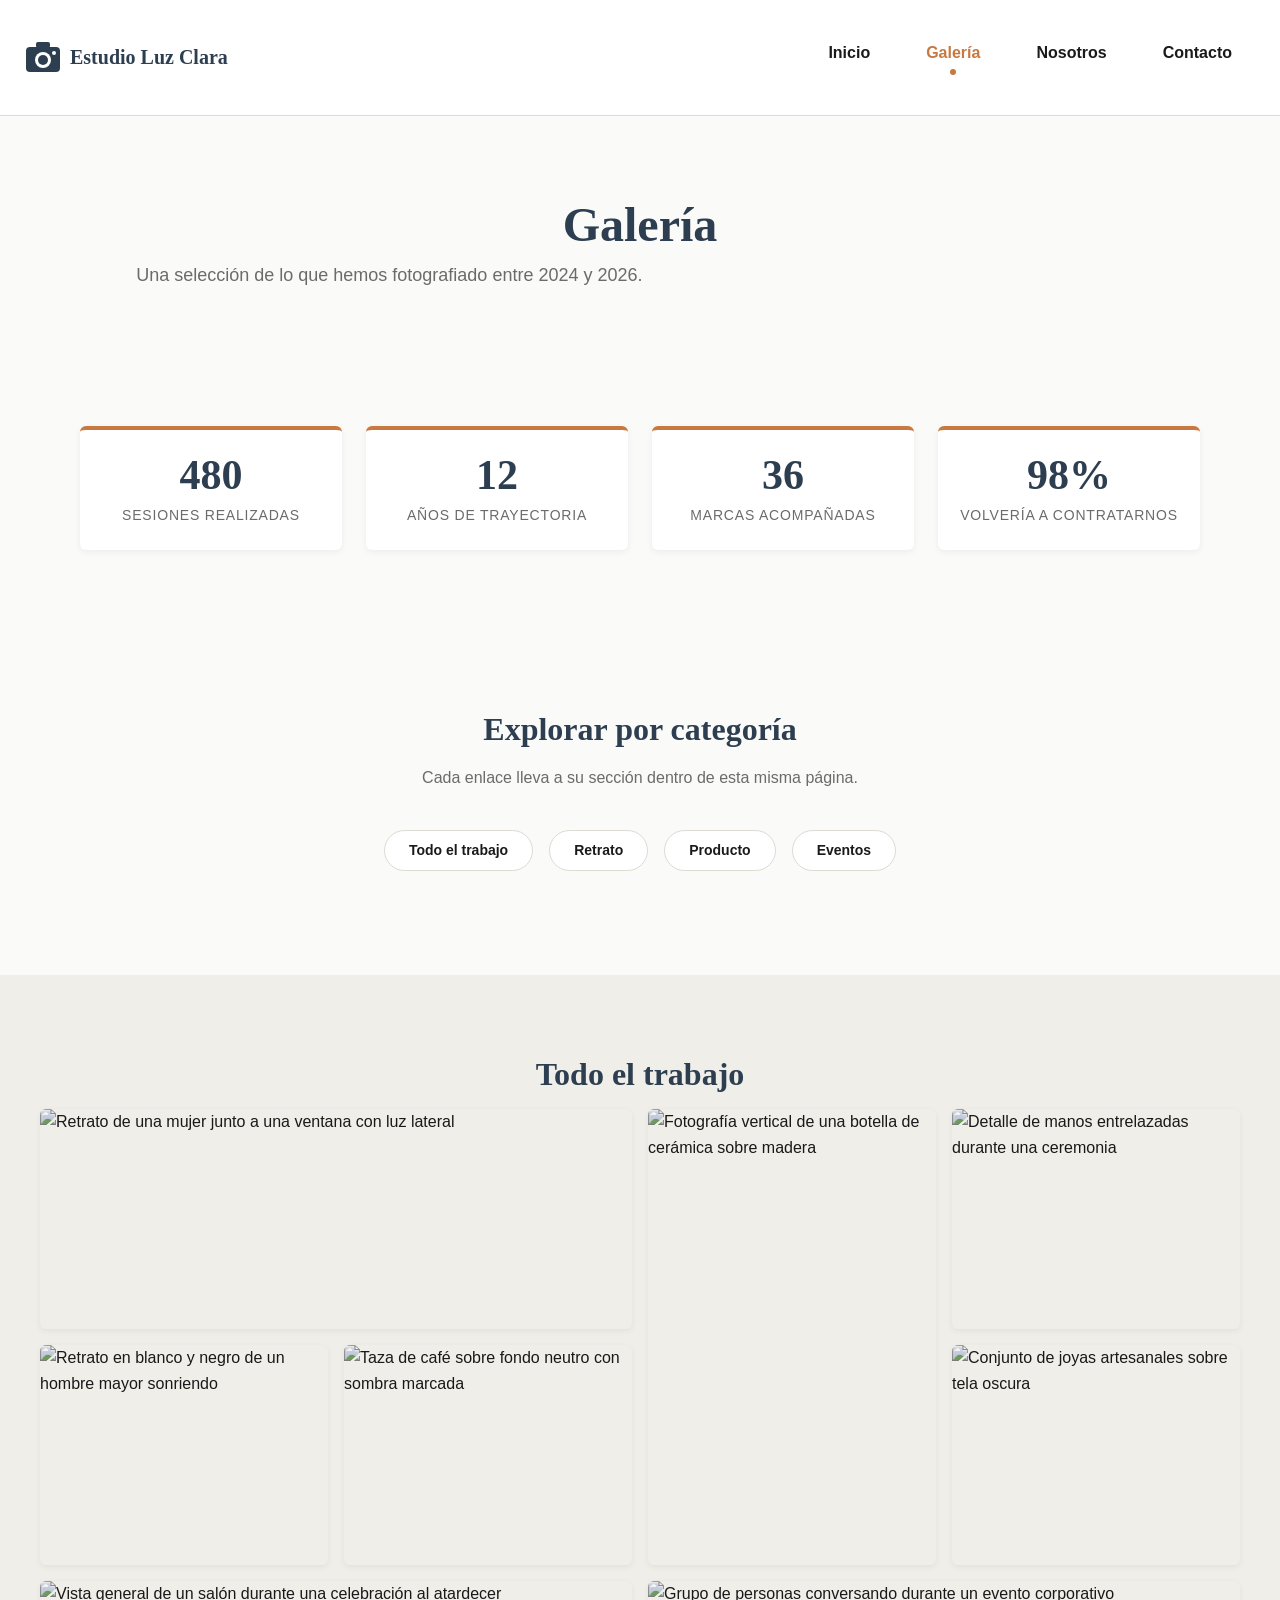
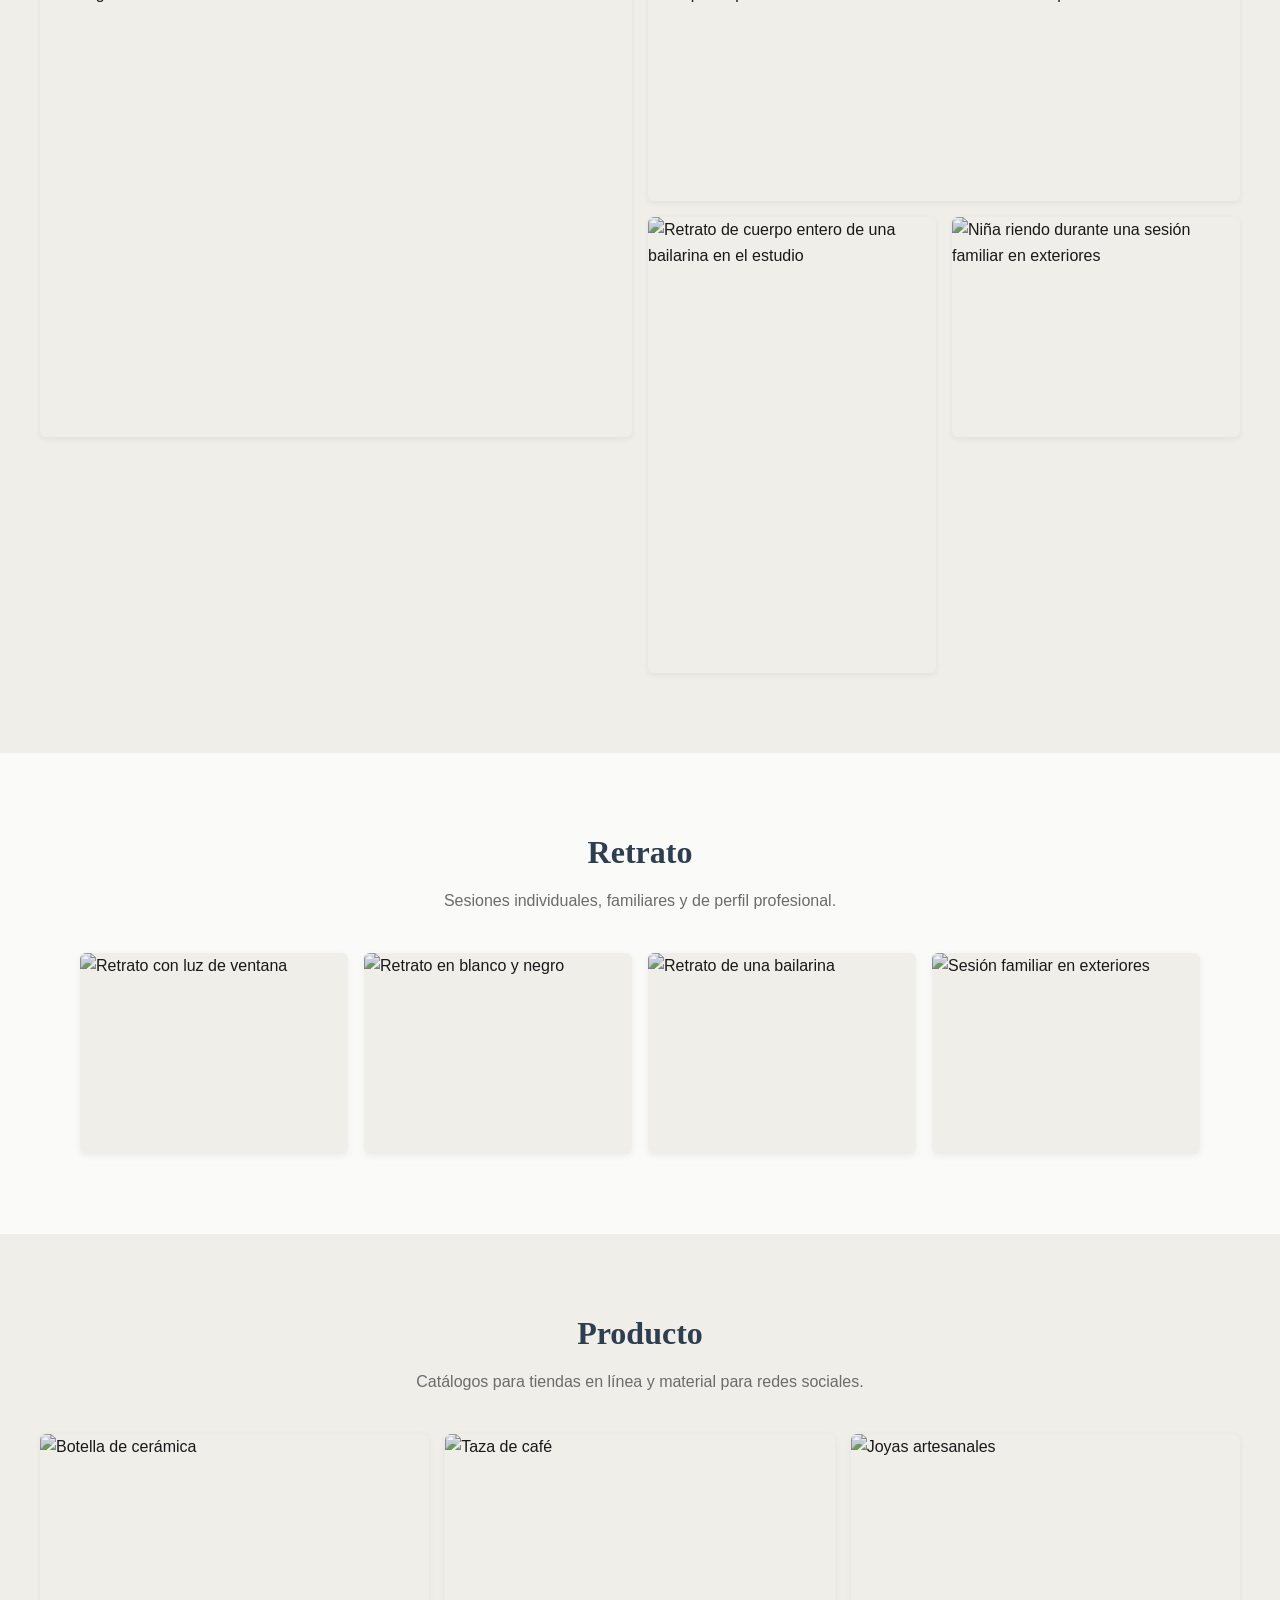
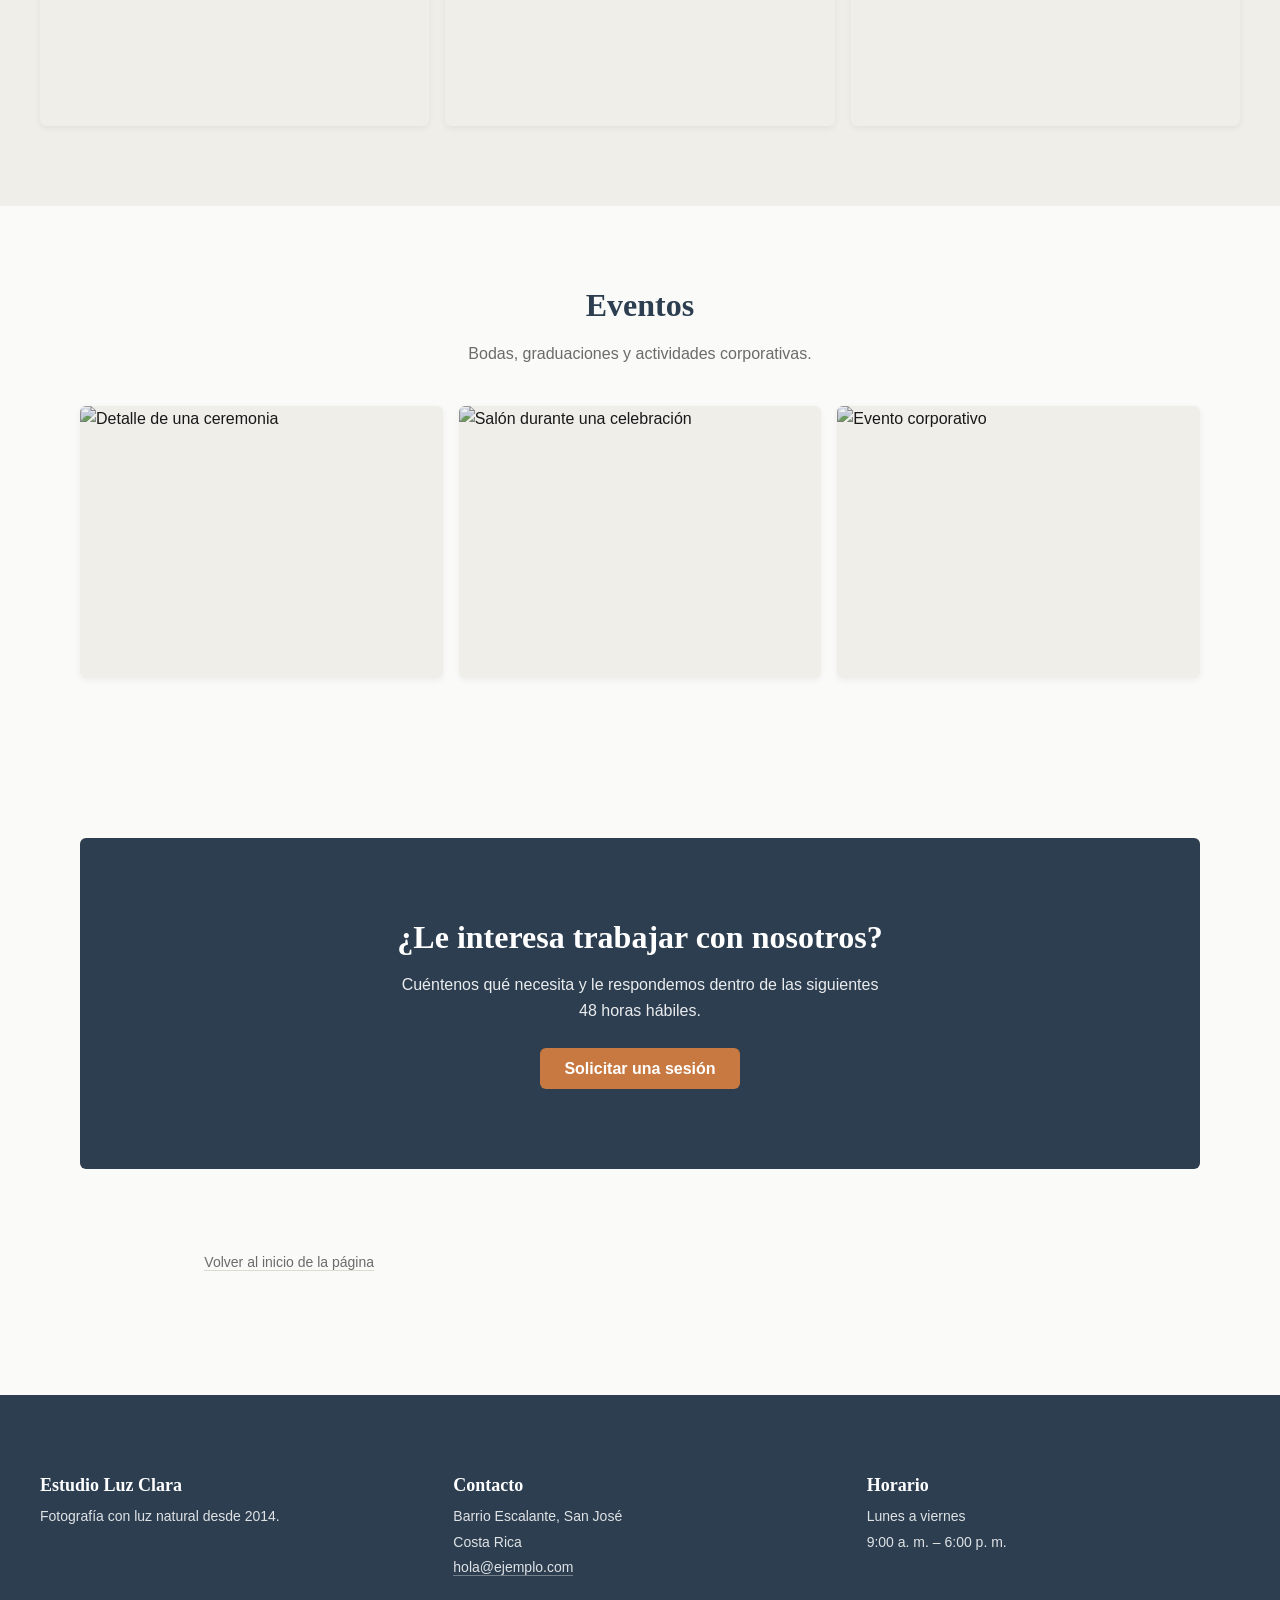
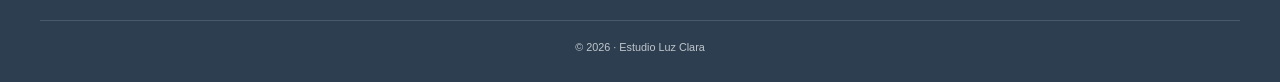
==== unidad-04-responsivo/luz-clara/galeria.html @ 64410c15 "Agrego imágenes sitio Luz Clara" ====
<!DOCTYPE html>
<html lang="es">

<head>
  <meta charset="UTF-8">
  <meta name="viewport" content="width=device-width, initial-scale=1.0">
  <meta name="author" content="Naomi Cantillo">
  <meta name="description" content="Galería del Estudio Luz Clara: retratos, producto y eventos fotografiados entre 2024 y 2026.">
  <meta name="keywords" content="galería, portafolio, fotografía, retrato, producto, eventos">

  <title>Galería | Estudio Luz Clara</title>

  <link rel="icon" href="recursos/favicon.png" type="image/png">
  <link rel="stylesheet" href="css/estilos.css">
</head>

<body>

  <!-- CABECERA · idéntica a la de las otras páginas
       OJO: EL MENÚ AHORA TIENE CUATRO ENLACES.
         Hay que actualizarlo también en index.html, nosotros.html
         y contacto.html, o quedarán desincronizadas. -->
  <header id="cabecera" class="cabecera">

    <a href="index.html" class="logo">
      <svg class="logo-icono" width="38" height="38" viewBox="0 0 38 38"
           xmlns="http://www.w3.org/2000/svg" role="img"
           aria-label="Logo del Estudio Luz Clara: una cámara fotográfica">
        <rect x="2" y="9" width="34" height="25" rx="4" fill="currentColor"/>
        <rect x="12" y="4" width="14" height="6" rx="2" fill="currentColor"/>
        <circle cx="19" cy="22" r="8" fill="#FFFFFF"/>
        <circle cx="19" cy="22" r="5" fill="currentColor"/>
        <circle cx="30" cy="15" r="2" fill="#FFFFFF"/>
      </svg>
      <span class="logo-texto">Estudio Luz Clara</span>
    </a>

    <nav class="navegacion" aria-label="Navegación principal">
      <ul class="menu">
        <li><a href="index.html" class="menu-enlace">Inicio</a></li>
        <li><a href="galeria.html" class="menu-enlace activo">Galería</a></li>
        <li><a href="nosotros.html" class="menu-enlace">Nosotros</a></li>
        <li><a href="contacto.html" class="menu-enlace">Contacto</a></li>
      </ul>
    </nav>

  </header>

  <main id="contenido">

    <!--  ENCABEZADO DE PÁGINA · clase reutilizada  -->
    <section id="intro" class="pagina-encabezado">
      <h1 class="pagina-titulo">Galería</h1>
      <p class="pagina-bajada">
        Una selección de lo que hemos fotografiado entre 2024 y 2026.
      </p>
    </section>

    <!-- CIFRAS · cuatro datos · se maquetan con CSS GRID -->
    <section id="cifras" class="seccion">
      <div class="rejilla-cifras">

        <div class="cifra">
          <p class="cifra-numero">480</p>
          <p class="cifra-texto">sesiones realizadas</p>
        </div>

        <div class="cifra">
          <p class="cifra-numero">12</p>
          <p class="cifra-texto">años de trayectoria</p>
        </div>

        <div class="cifra">
          <p class="cifra-numero">36</p>
          <p class="cifra-texto">marcas acompañadas</p>
        </div>

        <div class="cifra">
          <p class="cifra-numero">98%</p>
          <p class="cifra-texto">volvería a contratarnos</p>
        </div>

      </div>
    </section>

    <!-- CATEGORÍAS · etiquetas · se maquetan con FLEXBOX
         OJO: Son enlaces a las anclas de cada sección: sin JavaScript -->
    <section id="categorias" class="seccion">
      <h2 class="seccion-titulo">Explorar por categoría</h2>
      <p class="seccion-entrada">
        Cada enlace lleva a su sección dentro de esta misma página.
      </p>

      <ul class="fila-etiquetas">
        <li><a href="#mosaico" class="etiqueta">Todo el trabajo</a></li>
        <li><a href="#retrato" class="etiqueta">Retrato</a></li>
        <li><a href="#producto" class="etiqueta">Producto</a></li>
        <li><a href="#eventos" class="etiqueta">Eventos</a></li>
      </ul>
    </section>

    <!-- MOSAICO PRINCIPAL · CSS GRID con piezas de distinto tamaño
         Es la pieza central de esta página -->
    <section id="mosaico" class="seccion seccion-alterna">
      <h2 class="seccion-titulo">Todo el trabajo</h2>

      <div class="mosaico">

        <!--  recursos/g-01.jpg · 1200 × 800 px · ocupa 2 columnas -->
        <figure class="pieza pieza-ancha">
          <source media="(min-width:1024)" srcset="recursos/g01-grande.jpg">
         <source media="(min-width:800)" srcset="recursos/g01-mediana.jpg">
         <source media="(min-width:400)" srcset="recursos/g01-pequeña.jpg">
          <img src="recursos/g01-grande.jpg" alt="Retrato de una mujer junto a una ventana con luz lateral"
               width="1200" height="800" loading="lazy">
          <figcaption class="pieza-info">
            <span class="pieza-titulo">Luz de ventana</span>
            <span class="pieza-categoria">Retrato</span>
          </figcaption>
        </figure>

        <!--  recursos/g-02.jpg · 600 × 900 px · ocupa 2 filas -->
        <figure class="pieza pieza-alta">
         <source media="(min-width:1024)" srcset="recursos/g02-grande.jpg">
         <source media="(min-width:400)" srcset="recursos/g02-pequeña.jpg">
          <img src="recursos/g02-grande.jpg" alt="Fotografía vertical de una botella de cerámica sobre madera"
               width="600" height="900" loading="lazy">
          <figcaption class="pieza-info">
            <span class="pieza-titulo">Cerámica de Guaitil</span>
            <span class="pieza-categoria">Producto</span>
          </figcaption>
        </figure>

        <!--  recursos/g-03.jpg · 600 × 600 px -->
        <figure class="pieza">
          <source media="(min-width:1024)" srcset="recursos/g03-grande.jpg">
         <source media="(min-width:400)" srcset="recursos/g03-pequeña.jpg">
          <img src="recursos/g03-grande.jpg" alt="Detalle de manos entrelazadas durante una ceremonia"
               width="600" height="600" loading="lazy">
          <figcaption class="pieza-info">
            <span class="pieza-titulo">Ceremonia</span>
            <span class="pieza-categoria">Eventos</span>
          </figcaption>
        </figure>

        <!--  recursos/g-04.jpg · 600 × 600 px -->
        <figure class="pieza">
          <source media="(min-width:1024)" srcset="recursos/g04-grande.jpeg">
         <source media="(min-width:400)" srcset="recursos/g04-pequeña.jpeg">
          <img src="recursos/g04-grande.jpeg" alt="Retrato en blanco y negro de un hombre mayor sonriendo"
               width="600" height="600" loading="lazy">
          <figcaption class="pieza-info">
            <span class="pieza-titulo">Don Rafael</span>
            <span class="pieza-categoria">Retrato</span>
          </figcaption>
        </figure>

        <!--  recursos/g-05.jpg · 1200 × 1200 px · ocupa 2×2 -->
        <figure class="pieza pieza-grande">
          <source media="(min-width:1024)" srcset="recursos/g05-grande.jpg">
          <source media="(min-width:800)" srcset="recursos/g05-mediana.jpg">
          <source media="(min-width:400)" srcset="recursos/g05-pequeña.jpg">
        <img src="recursos/g05-grande.jpg" alt="Vista general de un salón durante una celebración al atardecer"
               width="1200" height="1200" loading="lazy">
          <figcaption class="pieza-info">
            <span class="pieza-titulo">Atardecer en Santa Ana</span>
            <span class="pieza-categoria">Eventos</span>
          </figcaption>
        </figure>

        <!--  recursos/g-06.jpg · 600 × 600 px -->
        <figure class="pieza">
          <source media="(min-width:1024)" srcset="recursos/g06-grande.jpg">
          <source media="(min-width:400)" srcset="recursos/g06-pequeña.jpg">
          <img src="recursos/g06-grande.jpg" alt="Taza de café sobre fondo neutro con sombra marcada"
               width="600" height="600" loading="lazy">
          <figcaption class="pieza-info">
            <span class="pieza-titulo">Serie café</span>
            <span class="pieza-categoria">Producto</span>
          </figcaption>
        </figure>

        <!--  recursos/g-07.jpg · 1200 × 800 px · ocupa 2 columnas -->
        <figure class="pieza pieza-ancha">
         <source media="(min-width:1024)" srcset="recursos/g07-grande.jpg">
         <source media="(min-width:800)" srcset="recursos/g07-mediana.jpg.jpg">
         <source media="(min-width:400)" srcset="recursos/g07-pequeña.jpg">
          <img src="recursos/g07-grande.jpg" alt="Grupo de personas conversando durante un evento corporativo"
               width="1200" height="800" loading="lazy">
          <figcaption class="pieza-info">
            <span class="pieza-titulo">Encuentro anual</span>
            <span class="pieza-categoria">Eventos</span>
          </figcaption>
        </figure>

        <!--  recursos/g-08.jpg · 600 × 900 px · ocupa 2 filas -->
        <figure class="pieza pieza-alta">
         <source media="(min-width:1024)" srcset="recursos/g08-grande.jpgjpg">
         <source media="(min-width:400)" srcset="recursos/g08-pequeña.jpg">
          <img src="recursos/g08-grande.jpg" alt="Retrato de cuerpo entero de una bailarina en el estudio"
               width="600" height="900" loading="lazy">
          <figcaption class="pieza-info">
            <span class="pieza-titulo">Estudio de movimiento</span>
            <span class="pieza-categoria">Retrato</span>
          </figcaption>
        </figure>

        <!--  recursos/g-09.jpg · 600 × 600 px -->
        <figure class="pieza">
        <source media="(min-width:1024)" srcset="recursos/g09-grande.jpg">
        <source media="(min-width:400)" srcset="recursos/g09-pequeña.jpg">
          <img src="recursos/g09-grande.jpg" alt="Conjunto de joyas artesanales sobre tela oscura"
               width="600" height="600" loading="lazy">
          <figcaption class="pieza-info">
            <span class="pieza-titulo">Joyería artesanal</span>
            <span class="pieza-categoria">Producto</span>
          </figcaption>
        </figure>

        <!--  recursos/g-10.jpg · 600 × 600 px -->
        <figure class="pieza">
          <source media="(min-width:1024)" srcset="recursos/g10-grande.jpg">
          <source media="(min-width:400)" srcset="recursos/g10-pequeña.jpg">
          <img src="recursos/g10-grande.jpg" alt="Niña riendo durante una sesión familiar en exteriores"
               width="600" height="600" loading="lazy">
          <figcaption class="pieza-info">
            <span class="pieza-titulo">Sesión familiar</span>
            <span class="pieza-categoria">Retrato</span>
          </figcaption>
        </figure>

      </div>
    </section>

    <!-- SECCIONES POR CATEGORÍA · destino de las etiquetas
         Reutilizan la rejilla de la página de inicio -->
    <section id="retrato" class="seccion">
      <h2 class="seccion-titulo">Retrato</h2>
      <p class="seccion-entrada">
        Sesiones individuales, familiares y de perfil profesional.
      </p>

      <div class="rejilla-categoria">
        <figure class="pieza">
          <source media="(min-width:1024)" srcset="recursos/g01-grande.jpg">
         <source media="(min-width:800)" srcset="recursos/g01-mediana.jpg">
         <source media="(min-width:400)" srcset="recursos/g01-pequeña.jpg">
          <img src="recursos/g01-grande.jpg" alt="Retrato con luz de ventana"
               width="1200" height="800" loading="lazy">
          <figcaption class="pieza-info">
            <span class="pieza-titulo">Luz de ventana</span>
          </figcaption>
        </figure>
        <figure class="pieza">
          <source media="(min-width:1024)" srcset="recursos/g04-grande.jpeg">
         <source media="(min-width:400)" srcset="recursos/g04-pequeña.jpeg">
          <img src="recursos/g04-grande.jpeg" alt="Retrato en blanco y negro"
               width="600" height="600" loading="lazy">
          <figcaption class="pieza-info">
            <span class="pieza-titulo">Don Rafael</span>
          </figcaption>
        </figure>
        <figure class="pieza">
         <source media="(min-width:1024)" srcset="recursos/g08-grande.jpgjpg">
         <source media="(min-width:400)" srcset="recursos/g08-pequeña.jpgjpg">
          <img src="recursos/g08-pequeña.jpg" alt="Retrato de una bailarina"
               width="600" height="900" loading="lazy">
          <figcaption class="pieza-info">
            <span class="pieza-titulo">Estudio de movimiento</span>
          </figcaption>
        </figure>
        <figure class="pieza">
         <source media="(min-width:1024)" srcset="recursos/g10-grande">
         <source media="(min-width:400)" srcset="recursos/g10-pequeña.jpg">
          <img src="recursos/g10-grande.jpg" alt="Sesión familiar en exteriores"
               width="600" height="600" loading="lazy">
          <figcaption class="pieza-info">
            <span class="pieza-titulo">Sesión familiar</span>
          </figcaption>
        </figure>
      </div>
    </section>

    <section id="producto" class="seccion seccion-alterna">
      <h2 class="seccion-titulo">Producto</h2>
      <p class="seccion-entrada">
        Catálogos para tiendas en línea y material para redes sociales.
      </p>

      <div class="rejilla-categoria">
        <figure class="pieza">
          <source media="(min-width:1024)" srcset="recursos/g02-grande.jpg">
         <source media="(min-width:400)" srcset="recursos/g02-pequeña.jpg-">
          <img src="recursos/g02-grande.jpg" alt="Botella de cerámica"
               width="600" height="900" loading="lazy">
          <figcaption class="pieza-info">
            <span class="pieza-titulo">Cerámica de Guaitil</span>
          </figcaption>
        </figure>
        <figure class="pieza">
          <source media="(min-width:1024)" srcset="recursos/g06-grande.jpg">
         <source media="(min-width:400)" srcset="recursos/g06-pequeña.jpg">
          <img src="recursos/g06-grande.jpg" alt="Taza de café"
               width="600" height="600" loading="lazy">
          <figcaption class="pieza-info">
            <span class="pieza-titulo">Serie café</span>
          </figcaption>
        </figure>
        <figure class="pieza">
         <source media="(min-width:1024)" srcset="recursos/g09-grande.jpg">
         <source media="(min-width:400)" srcset="recursos/g09-pequeña.jpg">
          <img src="recursos/g09-grande.jpg" alt="Joyas artesanales"
               width="600" height="600" loading="lazy">
          <figcaption class="pieza-info">
            <span class="pieza-titulo">Joyería artesanal</span>
          </figcaption>
        </figure>
      </div>
    </section>

    <section id="eventos" class="seccion">
      <h2 class="seccion-titulo">Eventos</h2>
      <p class="seccion-entrada">
        Bodas, graduaciones y actividades corporativas.
      </p>

      <div class="rejilla-categoria">
        <figure class="pieza">
          <source media="(min-width:1024)" srcset="recursos/g03-grande.jpg">
         <source media="(min-width:400)" srcset="recursos/g03-pequeña.jpg">
          <img src="recursos/g03-grande.jpg" alt="Detalle de una ceremonia"
               width="600" height="600" loading="lazy">
          <figcaption class="pieza-info">
            <span class="pieza-titulo">Ceremonia</span>
          </figcaption>
        </figure>
        <figure class="pieza">
        <source media="(min-width:1024)" srcset="recursos/g05-grande.jpg">
         <source media="(min-width:800)" srcset="recursos/g05-mediana.jpg">
         <source media="(min-width:400)" srcset="recursos/g05-pequeña.jpg">
          <img src="recursos/g05-grande.jpg" alt="Salón durante una celebración"
               width="1200" height="1200" loading="lazy">
          <figcaption class="pieza-info">
            <span class="pieza-titulo">Atardecer en Santa Ana</span>
          </figcaption>
        </figure>
        <figure class="pieza">
        <source media="(min-width:1024)" srcset="recursos/g07-grande.jpg">
         <source media="(min-width:800)" srcset="recursos/g07-mediana.jpg">
         <source media="(min-width:400)" srcset="recursos/g07-pequeña.jpg">
          <img src="recursos/g07-grande.jpg" alt="Evento corporativo"
               width="1200" height="800" loading="lazy">
          <figcaption class="pieza-info">
            <span class="pieza-titulo">Encuentro anual</span>
          </figcaption>
        </figure>
      </div>
    </section>

    <!--  LLAMADO FINAL · reutiliza el botón del sitio  -->
    <section id="llamado" class="seccion">
      <div class="llamado">
        <h2 class="llamado-titulo">¿Le interesa trabajar con nosotros?</h2>
        <p class="llamado-texto">
          Cuéntenos qué necesita y le respondemos dentro de las siguientes
          48 horas hábiles.
        </p>
        <a href="contacto.html" class="boton boton-principal">Solicitar una sesión</a>
      </div>
    </section>

    <p class="volver-arriba"><a href="#cabecera">Volver al inicio de la página</a></p>

  </main>

  <!--  PIE · idéntico al de las otras páginas  -->
  <footer id="pie" class="pie">
    <div class="pie-columnas">

      <div class="pie-bloque">
        <h2 class="pie-titulo">Estudio Luz Clara</h2>
        <p class="pie-texto">Fotografía con luz natural desde 2014.</p>
      </div>

      <div class="pie-bloque">
        <h2 class="pie-titulo">Contacto</h2>
        <address class="pie-datos">
          Barrio Escalante, San José<br>
          Costa Rica<br>
          <a href="mailto:hola@ejemplo.com" class="pie-enlace">hola@ejemplo.com</a>
        </address>
      </div>

      <div class="pie-bloque">
        <h2 class="pie-titulo">Horario</h2>
        <p class="pie-texto">
          Lunes a viernes<br>
          9:00 a. m. – 6:00 p. m.
        </p>
      </div>

    </div>

    <p class="pie-creditos"><small>&copy; 2026 · Estudio Luz Clara</small></p>
  </footer>

</body>

</html>
---- unidad-04-responsivo/luz-clara/css/estilos.css ----
/* ESTUDIO LUZ CLARA · HOJA DE ESTILOS
   Módulo CSTI12002 · Facilitador: Giovanni Antonio Coto Calderón

   PUNTO DE PARTIDA DE LA UNIDAD 4

   Esta es la hoja tal como quedó al terminar la Unidad 3. El sitio
   funciona bien en un monitor de escritorio, pero todavía no está
   adaptado a pantallas pequeñas: eso es lo que se construye a lo largo
   de las sesiones 23 a 28.

   UBICACIÓN:   css/estilos.css
   SE APLICA A: index.html · galeria.html · nosotros.html · contacto.html

   CÓMO LEER ESTE ARCHIVO
   Está ordenado por temas. Cada bloque indica entre paréntesis de qué
   sesión de la Unidad 3 viene lo que se usa, para poder repasar.
   Los comentarios explican QUÉ HACE cada regla y POR QUÉ está escrita
   así, no solo qué propiedad es.

   LO QUE SE LE VA A AGREGAR EN ESTA UNIDAD
     S23  revisión del viewport y de los anchos fluidos
     S24  media queries con enfoque mobile-first
     S25  menú adaptable y hoja de impresión
     S26  imágenes adaptativas con la etiqueta picture
     S27  patrones: Mostly Fluid, Column Drop y Tiny Tweaks
     S28  patrones: Layout Shifter y Off Canvas */


/* ÍNDICE
    1 · Variables y configuración          (S20)
    2 · Reset y base tipográfica           (S11 · S13)
    3 · Contenedores y secciones           (S14)
    4 · Cabecera y menú                    (S12 · S15 · S16)
    5 · Portada                            (S13 · S15)
    6 · Servicios · FLEXBOX                (S16)
    7 · Galería · CSS GRID                 (S17)
    8 · Equipo · CSS GRID                  (S17)
    9 · Dos columnas · FLEXBOX             (S16)
   10 · Listas y glosario                  (S14)
   11 · Cita                               (S12 · S14)
   12 · Tabla                              (S18)
   13 · Formulario                         (S18)
   14 · Botones                            (S18)
   15 · Pie de página                      (S16)
   16 · Movimiento                         (S19)
   17 · Accesibilidad del movimiento       (S19) */


/* 1 · VARIABLES Y CONFIGURACIÓN           tema de la S20

   Una VARIABLE guarda un valor con un nombre, para poder reutilizarlo.
   Se declaran dentro de :root, que representa el elemento <html> y es
   el "ancestro de todos": lo que se declara ahí lo pueden usar todos
   los elementos del documento.

   OJO: La sintaxis tiene dos partes que no se parecen entre sí:
       PARA DECLARARLA ->  --nombre: valor;
       PARA USARLA     ->  propiedad: var(--nombre);

   ¿Para qué sirve? El color principal de este sitio aparece en más de
   quince reglas. Sin variables, cambiarlo significa buscar y editar
   quince lugares —y basta olvidar uno para que el sitio quede
   descuadrado—. Con variables se cambia UNA línea.                     */

:root {

  /*  COLORES  */
  --color-tinta:      #1A1A1A;   /* el texto principal · casi negro */
  --color-suave:      #6B6B6B;   /* texto secundario, pies de foto */
  --color-marca:      #2C3E50;   /* el azul del estudio */
  --color-acento:     #C87941;   /* el terracota de los botones */
  --color-acento-osc: #A45F2E;   /* el mismo terracota, más oscuro */
  --color-fondo:      #FAFAF8;   /* blanco roto · no blanco puro */
  --color-fondo-alt:  #F0EEE9;   /* para alternar secciones */
  --color-linea:      #DDDAD3;   /* bordes y separadores */
  --color-blanco:     #FFFFFF;

  /*  TIPOGRAFÍA  */
  --fuente-titulo: Georgia, 'Times New Roman', serif;
  --fuente-texto:  'Segoe UI', Arial, sans-serif;
  /* OJO: La LISTA DE RESPALDO: si la primera fuente no está disponible,
     el navegador prueba la siguiente. La última SIEMPRE debe ser una
     familia genérica (serif, sans-serif, monospace), porque esa
     siempre existe.                                                  */

  /*  ESPACIADO  */
  --esp-xs: 0.8rem;    /*  8px */
  --esp-sm: 1.6rem;    /* 16px */
  --esp-md: 2.4rem;    /* 24px */
  --esp-lg: 4.0rem;    /* 40px */
  --esp-xl: 8.0rem;    /* 80px */
  /* Usar una escala fija en vez de números al azar hace que todos los
     espacios del sitio guarden relación entre sí. Es lo que hace que
     una página se vea "ordenada" aunque no se sepa explicar por qué. */

  /*  OTROS  */
  --radio:   0.6rem;                            /*  6px */
  --sombra-1: 0 0.2rem 0.6rem rgba(0,0,0,.06);  /* apenas separado */
  --sombra-2: 0 0.4rem 1.2rem rgba(0,0,0,.10);  /* una tarjeta */
  --sombra-3: 0 0.8rem 2.0rem rgba(0,0,0,.16);  /* elemento elevado */
  --transicion: 0.25s ease;
  --ancho-max: 120rem;                          /* 1200px */
}


/* 2 · RESET Y BASE TIPOGRÁFICA           temas de la S11 y la S13 */

/*  EL RESET · va SIEMPRE al inicio de la hoja  */
* {
  /* El ASTERISCO es el "selector universal": alcanza absolutamente
     todos los elementos del documento.                                */

  margin: 0;
  /* Cada navegador pone sus propios márgenes a los títulos, párrafos
     y listas. Son distintos entre navegadores, así que el mismo sitio
     se ve diferente en cada uno. Aquí se ponen todos en cero y a
     partir de este punto cada espacio es una decisión nuestra.        */

  padding: 0;
  /* Lo mismo con el relleno interior. Se nota sobre todo en las
     listas, que traen un relleno a la izquierda para las viñetas.     */

  box-sizing: border-box;
  /* OJO: ESTA LÍNEA ES LA MÁS IMPORTANTE DEL RESET.

     Sin ella, si a una caja le damos  width: 300px  y además
     padding: 20px  y  border: 2px, la caja mide en realidad:
         300 + 20 + 20 + 2 + 2 = 344px
     El width solo controlaba el CONTENIDO, y todo lo demás se sumaba
     por fuera.

     Con border-box, esa caja mide 300px EXACTOS: el relleno y el borde
     se descuentan hacia adentro. Es lo que hace que las medidas sean
     predecibles.                                                      */
}


/*  LA BASE DEL TAMAÑO · la técnica del 62.5%  */
html {
  font-size: 62.5%;
  /* OJO: LA TÉCNICA DEL 62.5% · esto es lo nuevo de hoy

     Por omisión, el navegador usa 16px como tamaño base. El 62.5% de
     16 es exactamente 10.
     Como 1rem equivale al tamaño base, a partir de aquí:

         1rem  = 10px          2.4rem = 24px
         1.6rem = 16px         4rem   = 40px

     ¿Para qué? Para poder pensar en píxeles y escribir en rem sin
     hacer divisiones mentales. Antes, escribir 24px en rem obligaba a
     calcular 24 ÷ 16 = 1.5rem. Ahora es mover la coma: 24px = 2.4rem.

     OJO: SIGUE SIENDO ACCESIBLE: es un PORCENTAJE, no un valor fijo. Si
       alguien configura su navegador en 20px porque necesita letra
       más grande, el 62.5% de 20 son 12.5px y TODO el sitio crece
       proporcionalmente. Eso NO pasaría con  font-size: 10px.         */

  scroll-behavior: smooth;
  /* Hace que los saltos a un ancla se desplacen suavemente en vez de
     saltar de golpe. Es un detalle pequeño que se agradece.           */
}

body {
  font-size: 1.6rem;
  /* OJO: ESTA LÍNEA NO SE PUEDE OLVIDAR.

     El 62.5% dejó la base en 10px. Si no se devuelve el texto a un
     tamaño legible, TODO el sitio queda con letra de 10 píxeles:
     minúscula e ilegible.

     1.6rem = 16px, que es el tamaño de lectura normal.
     Es el error número uno de esta técnica: se aplica el 62.5% y se
     olvida esta línea.                                               */

  font-family: var(--fuente-texto);
  line-height: 1.6;
  /* OJO: SIN UNIDAD, a propósito.
     1.6 significa "1.6 veces el tamaño de fuente de ESTE elemento".
     En un párrafo de 16px da 25.6px de alto de línea; en un título de
     40px daría 64px. Se ajusta solo a cada elemento.
     Si se pusiera un valor fijo como 26px, los títulos grandes se
     verían apretados.                                                 */

  color: var(--color-tinta);
  background-color: var(--color-fondo);
  /* OJO: Ni negro puro sobre blanco puro. Esa combinación tiene tanto
     contraste que cansa la vista en pantalla. Un gris muy oscuro
     sobre un blanco roto se lee mejor durante más tiempo.             */
}


/*  JERARQUÍA DE TÍTULOS  */
h1, h2, h3 {
  font-family: var(--fuente-titulo);
  line-height: 1.2;
  /* Los títulos llevan una altura de línea MENOR que el texto normal.
     Un título de dos renglones con line-height 1.6 se ve desarmado:
     las dos líneas quedan muy separadas.                              */
  color: var(--color-marca);
}

h1 { font-size: 4.8rem; }   /* 48px */
h2 { font-size: 3.2rem; }   /* 32px */
h3 { font-size: 2.0rem; }   /* 20px */
/* OJO: Los tamaños guardan PROPORCIÓN entre sí: cada nivel es
   notoriamente más pequeño que el anterior. Elegir números al azar
   —por ejemplo 48, 44 y 40— produce una página donde no se distingue
   la jerarquía y todo parece del mismo peso.                          */

p {
  margin-bottom: var(--esp-sm);
}

a {
  color: var(--color-acento);
  text-decoration: none;
  /* Se quita el subrayado por omisión, PERO cada tipo de enlace del
     sitio recibe después otra señal visual de que lo es. Dejar un
     enlace sin ninguna marca distintiva es un error de accesibilidad:
     quien no distingue bien los colores no lo percibiría.             */
}

img {
  max-width: 100%;
  height: auto;
  display: block;
  /* Estas tres líneas juntas evitan tres problemas:
       max-width  la imagen nunca desborda su contenedor
       height     mantiene la proporción al encogerse (no se achata)
       display    quita un pequeño espacio en blanco que los navegadores
                  dejan debajo de las imágenes por tratarlas como texto */
}


/* 3 · CONTENEDORES Y SECCIONES           tema de la S14 */

.seccion {
  max-width: var(--ancho-max);
  /* Un ancho MÁXIMO, no un ancho fijo. En una pantalla angosta la
     sección usa todo el espacio disponible; en un monitor grande se
     detiene en 1200px. Una línea de texto de 2000px de ancho es
     imposible de leer: la vista se pierde al saltar de renglón.       */

  margin-left: auto;
  margin-right: auto;
  /* OJO: ESTO ES LO QUE CENTRA el bloque.
     auto significa "repartí el espacio sobrante por igual".
     Solo funciona si el elemento tiene un ancho menor que su
     contenedor: sin el max-width de arriba, auto no tendría nada
     que repartir.                                                     */

  padding: var(--esp-xl) var(--esp-md);
  /* Dos valores: el primero es arriba y abajo, el segundo izquierda y
     derecha. El relleno lateral es lo que impide que el texto quede
     pegado al borde de la pantalla en un teléfono.                    */
}


.seccion-alterna {
  background-color: var(--color-fondo-alt);
  max-width: none;
  /* OJO: Se anula el max-width para que el FONDO ocupe todo el ancho de
     la pantalla. Si no, la franja de color quedaría cortada a 1200px
     y se vería como un recuadro en medio de la página.                */
}

.seccion-alterna > * {
  max-width: var(--ancho-max);
  margin-left: auto;
  margin-right: auto;
  /* Pero el CONTENIDO de esa sección sí se limita y se centra.
     El selector  >  significa "hijo directo": alcanza solo el primer
     nivel de elementos dentro de la sección, no los nietos.
     Resultado: fondo de borde a borde, contenido centrado.            */
}

.seccion-titulo {
  margin-bottom: var(--esp-sm);
  text-align: center;
}

.seccion-entrada {
  max-width: 65ch;
  /* La unidad  ch  equivale al ancho del carácter "0" de la fuente en
     uso. 65ch son unos 65 caracteres por línea, que es el rango donde
     la lectura resulta más cómoda. Más largo, cuesta encontrar el
     inicio del renglón siguiente.                                     */
  margin-left: auto;
  margin-right: auto;
  margin-bottom: var(--esp-lg);
  text-align: center;
  color: var(--color-suave);
}

.pagina-encabezado {
  max-width: var(--ancho-max);
  margin: 0 auto;
  padding: var(--esp-xl) var(--esp-md) var(--esp-lg);
  /* Tres valores: arriba | los lados | abajo.
     Se usa cuando el espacio de arriba y el de abajo deben ser
     distintos.                                                        */
  text-align: center;
}

.pagina-titulo {
  margin-bottom: var(--esp-xs);
}

.pagina-bajada {
  color: var(--color-suave);
  font-size: 1.8rem;
}

.subtitulo {
  margin-top: var(--esp-md);
  margin-bottom: var(--esp-xs);
}


/* 4 · CABECERA Y MENÚ           temas de la S12, S15 y S16 */

.cabecera {
  display: flex;
  flex-direction: column;
  gap: var(--esp-sm);
  /* OJO: ACTIVA FLEXBOX. Se declara en el CONTENEDOR, nunca en los hijos.
     Los hijos directos —el logo y la navegación— se convierten en
     "elementos flexibles" y se colocan en fila automáticamente.       */

  justify-content: space-between;
  /* Controla el EJE PRINCIPAL, que con la dirección por omisión (fila)
     es el HORIZONTAL.
     space-between pega el primer elemento al inicio, el último al
     final, y reparte el sobrante en el medio. Es exactamente lo que
     necesita una cabecera: marca a la izquierda, menú a la derecha.   */

  align-items: center;
  /* Controla el EJE CRUZADO, que con dirección fila es el VERTICAL.
     center los alinea a la misma altura, aunque el logo mida más que
     el texto del menú.

     OJO: RECORDAR: si la dirección fuera  column, estos dos ejes se
       INTERCAMBIAN. Es la confusión más común de Flexbox.             */

  padding: var(--esp-sm) var(--esp-md);
  background-color: var(--color-blanco);
  border-bottom: 0.1rem solid var(--color-linea);

  position: sticky;
  top: 0;
  /* sticky hace que el elemento fluya normal mientras hay espacio, y
     se PEGUE al llegar al borde superior de la ventana.

     OJO: Se prefiere sticky sobre fixed porque NO saca el elemento del
       flujo: no hace falta compensar con un padding-top en el body.
       Con fixed, el contenido se metería debajo de la cabecera.       */

  z-index: 100;
  /* Decide qué elemento queda ENCIMA cuando dos se superponen: a mayor
     número, más al frente. Con 100, la cabecera pasa por encima de
     todo el contenido al desplazar la página.

     OJO: z-index SOLO funciona si el elemento tiene  position  declarado.
       En un elemento normal no hace absolutamente nada.               */
}

.logo {
  display: flex;
  align-items: center;
  gap: var(--esp-xs);
  /* gap pone separación ENTRE los elementos flexibles. Es mejor que
     ponerle margen a cada uno: no agrega espacio antes del primero
     ni después del último, y no hay que compensarlo.                  */
  color: var(--color-marca);
}

.logo-icono {
  color: var(--color-marca);
  /* OJO: EL TRUCO DEL SVG:
     En el HTML, las formas del logo usan  fill="currentColor".
     currentColor significa "el valor actual de la propiedad color".
     Así, cambiando el color aquí cambia el dibujo entero, sin tocar
     el SVG. Es lo que permite reutilizar el mismo icono en distintos
     colores.                                                          */
  transition: transform var(--transicion);
}

.logo:hover .logo-icono {
  transform: rotate(-8deg);
  /* Lee: "cuando el cursor esté sobre el logo, girá el icono".
     El efecto se dispara al pasar por CUALQUIER parte del logo, no
     solo sobre el dibujo: es un área más fácil de acertar.            */
}

.logo-texto {
  font-family: var(--fuente-titulo);
  font-size: 2.0rem;
  font-weight: 700;
}

.navegacion {
  display: flex;
  align-items: center;
  /* El <nav> envuelve al menú. Se declara como contenedor flexible
     para que, si más adelante se le agregara algo al lado del menú
     —un botón de búsqueda, por ejemplo—, quede alineado sin
     necesidad de reescribir nada.                                    */
}

.menu {
  display: flex;
  gap: var(--esp-sm);
  list-style: none;
  /* El menú es una LISTA por su significado —es un conjunto de
     enlaces del mismo nivel— pero no debe VERSE como lista. Por eso
     se quitan las viñetas con list-style.                             */
}

.menu-enlace {
  display: inline-block;
  /* OJO: IMPRESCINDIBLE.
     Un enlace es "inline" por omisión, y los elementos inline IGNORAN
     el relleno vertical. Sin esta línea, el padding de arriba y abajo
     de la regla siguiente no haría ningún efecto y el área para hacer
     clic quedaría del alto exacto del texto.                          */

  padding: var(--esp-xs) var(--esp-sm);
  /* Amplía el ÁREA PULSABLE. No es decorativo: un enlace pequeño es
     difícil de acertar con el dedo en un teléfono.                    */

  color: var(--color-tinta);
  font-weight: 600;
  border-radius: var(--radio);
  transition: background-color var(--transicion), color var(--transicion);
  /* OJO: La transición va en la regla BASE, no dentro de :hover.
     Si se pusiera en :hover, la entrada sería suave pero la salida
     brusca: al quitar el cursor el color volvería de golpe.           */
}

.menu-enlace:hover {
  background-color: var(--color-fondo-alt);
  color: var(--color-marca);
}

.menu-enlace:focus {
  outline: 0.2rem solid var(--color-acento);
  outline-offset: 0.2rem;
  /* OJO: :focus se activa al llegar al enlace con la tecla Tab, sin usar
     el ratón. Es lo que permite navegar el sitio con teclado.
     Quitarlo sin poner otra señal visible deja a esas personas sin
     saber dónde están. Si se quita, hay que reemplazarlo.             */
}

.menu-enlace.activo {
  color: var(--color-acento);
  /* Dos clases en el mismo elemento se escriben juntas y sin espacio:
       .menu-enlace.activo
     significa "el elemento que tenga LAS DOS clases a la vez".
     Marca cuál es la página actual.                                   */
}


/* 5 · PORTADA           temas de la S13 y la S15 */

.portada {
  /*  AQUÍ VA LA IMAGEN DE FONDO
     Descomente la línea siguiente cuando coloque el archivo en
     recursos/portada.jpg                                              */
  background-image: url('../recursos/portada.webp');   /* <- ya activa */

  background-color: var(--color-marca);
  /* Un color de respaldo, por si la imagen no carga o todavía no se
     ha colocado. Así la portada nunca se ve vacía.                    */

  /* OJO: LA RUTA DE LA IMAGEN ES RELATIVA A ESTA HOJA, NO AL HTML.
     Esta hoja está en  css/estilos.css
     La imagen está en  recursos/portada.jpg
     Desde la carpeta css hay que SUBIR un nivel con  ../  y luego
     bajar a recursos. Por eso  ../recursos/portada.jpg
     Escribir  recursos/portada.jpg  la buscaría en css/recursos/ y no
     la encontraría. Es el error más frecuente de este paso.           */

  background-size: cover;
  /* cover  -> la imagen cubre todo el espacio, recortando lo que sobre
     contain -> se ve completa, dejando espacio vacío
     Para una portada casi siempre se quiere cover.                    */

  background-position: center;
  /* Decide qué parte se conserva al recortar. Sin esto, el recorte
     empieza desde la esquina superior izquierda y suele cortar mal.   */

  background-repeat: no-repeat;
  /* Sin esto, una imagen más pequeña que el contenedor se repetiría
     en mosaico.                                                       */

  min-height: 55rem;   /* 550px */
  /* OJO: IMPRESCINDIBLE. Una imagen de fondo NO le da altura al elemento.
     Si el contenedor solo tiene un título y un botón, sin esta línea
     la imagen apenas se asomaría.                                     */

  display: flex;
  align-items: center;
  justify-content: center;
  /* OJO: EL CENTRADO PERFECTO: centrar algo horizontal y verticalmente
     fue un problema difícil durante años. Con Flexbox son dos líneas.
     Aquí centra el bloque de texto dentro de la portada.              */

  padding: var(--esp-md);
  text-align: center;
}

.portada-caja {
  background-color: rgba(0, 0, 0, 0.45);
  /* rgba tiene CUATRO valores: rojo, verde, azul y la OPACIDAD, que va
     de 0 (invisible) a 1 (sólido).

     OJO: LA DIFERENCIA CON  opacity:
         background-color: rgba(0,0,0,.45)  -> solo el FONDO se
             transparenta; el texto encima se ve nítido  <- lo que se busca
         opacity: 0.45                      -> TODO el elemento se
             transparenta, incluido el texto, que quedaría desvaído

     Esta capa oscura es lo que garantiza que el texto blanco se lea
     sobre una fotografía que puede tener zonas claras.                */

  padding: var(--esp-lg);
  border-radius: var(--radio);
  max-width: 70rem;   /* 700px */
}

.portada-titulo {
  color: var(--color-blanco);
  margin-bottom: var(--esp-sm);
}

.portada-bajada {
  color: var(--color-blanco);
  font-size: 1.8rem;
  margin-bottom: var(--esp-md);
}


/* 6 · SERVICIOS · FLEXBOX           tema de la S16

   FLEXBOX organiza elementos a lo largo de UN eje.
   Se usa cuando los elementos deben acomodarse según su contenido.    */

.fila-servicios {
  display: flex;

  gap: var(--esp-md);
  /* Separación uniforme entre las tres tarjetas. */

  flex-wrap: wrap;
  /* OJO: SIN ESTA LÍNEA las tarjetas se comprimirían hasta quedar
     ilegibles al angostar la ventana: el texto se apilaría en columnas
     de dos palabras.
     Con wrap, cuando ya no caben, SALTAN a la línea siguiente.        */
}

.tarjeta {
  flex: 1 1 30rem;
  /* OJO: ESTA LÍNEA ES LA CLAVE DEL COMPORTAMIENTO ADAPTABLE.

     flex es un atajo de tres propiedades, en este orden:
         flex-grow: 1     -> si sobra espacio, crece
         flex-shrink: 1   -> si falta espacio, se encoge
         flex-basis: 30rem -> parte de un tamaño base de 300px

     Resultado: mientras quepan tres tarjetas de 300px, se ven las tres
     en fila. Cuando no caben, la tercera baja sola. Si se angosta más,
     queda una por línea.

     OJO: TODO ESTO SIN MEDIA QUERIES. Esas se estudian en la Unidad 4,
       pero Flexbox ya resuelve buena parte del comportamiento
       adaptable por sí solo.                                          */

  background-color: var(--color-blanco);
  padding: var(--esp-md);
  border-radius: var(--radio);
  box-shadow: var(--sombra-2);
  text-align: center;

  display: flex;
  flex-direction: column;
  /* OJO: La tarjeta es a la vez un elemento flexible (de la fila) y un
     contenedor flexible (de su propio contenido). Un contenedor puede
     estar dentro de otro sin problema.

     Con  column, la dirección cambia a vertical: el icono, el título,
     el texto y el precio se apilan.
     OJO: Y AL CAMBIAR LA DIRECCIÓN, LOS DOS EJES SE INTERCAMBIAN.        */

  transition: transform var(--transicion), box-shadow var(--transicion);
}

.tarjeta-icono {
  color: var(--color-acento);
  margin: 0 auto var(--esp-sm);
  /* Tres valores: arriba | los lados | abajo.
     El  auto  de los lados centra el icono horizontalmente.           */
}

.tarjeta-titulo {
  margin-bottom: var(--esp-xs);
}

.tarjeta-texto {
  color: var(--color-suave);
  flex-grow: 1;
  /* OJO: ESTE ES EL DETALLE QUE ORDENA LA FILA.

     flex-grow: 1 hace que el párrafo absorba todo el espacio vertical
     sobrante de la tarjeta. Como las tres tarjetas tienen distinta
     cantidad de texto, sin esto el precio de cada una quedaría a una
     altura diferente y la fila se vería desordenada.

     Con esta línea, los tres precios quedan alineados al pie.         */
}

.tarjeta-precio {
  font-weight: 700;
  color: var(--color-marca);
  font-size: 1.8rem;
  margin-bottom: 0;
  padding-top: var(--esp-sm);
  border-top: 0.1rem solid var(--color-linea);
}


/* 7 · GALERÍA · CSS GRID           tema de la S17

   OJO: LA DIFERENCIA DE FONDO CON FLEXBOX:
       Flexbox -> UNA dimensión · los elementos se acomodan a lo largo
                 de un eje, según su contenido
       Grid    -> DOS dimensiones · se define una CUADRÍCULA de filas y
                 columnas, y los elementos se colocan en ella

   No compiten: se combinan. La regla práctica del curso es usar Grid
   para el layout general y Flexbox dentro de cada zona.               */

.rejilla-galeria {
  display: grid;
  /* ACTIVA GRID. Igual que Flexbox, se declara en el CONTENEDOR.      */

  grid-template-columns: repeat(auto-fit, minmax(28rem, 1fr));
  /* OJO: ESTA LÍNEA ES LA MÁS POTENTE DE TODA LA HOJA.
     Se lee de adentro hacia afuera:

     minmax(28rem, 1fr)
         "cada columna mide COMO MÍNIMO 280px y COMO MÁXIMO una
          fracción del espacio disponible"

     repeat(auto-fit, ...)
         "creá TANTAS columnas COMO QUEPAN con esa medida"

     JUNTAS SIGNIFICAN:
         "poné todas las columnas de 280px que quepan, y repartí el
          espacio sobrante entre ellas"

     Resultado: en una pantalla ancha se ven 3 o 4 columnas; al
     angostar pasan a 2; y en un teléfono queda 1.

     OJO: SIN UNA SOLA MEDIA QUERY, y mejor que con ellas: no hay puntos
       de quiebre fijos, el ajuste es continuo.                        */

  gap: var(--esp-sm);
  /* La misma propiedad que en Flexbox. Con un valor aplica a filas y
     columnas; con dos  (gap: 20px 12px)  el primero es entre filas.   */
}

/*  LA UNIDAD fr
   fr es una FRACCIÓN del espacio disponible, no un porcentaje.

     grid-template-columns: 1fr 1fr 1fr;   tres columnas iguales
     grid-template-columns: 2fr 1fr;       la primera, el doble
     grid-template-columns: 25rem 1fr;     una fija y otra flexible

   OJO: ¿POR QUÉ fr Y NO PORCENTAJES?
     Con  33.33% 33.33% 33.33%  más un gap, la suma SUPERA el ancho del
     contenedor y aparece una barra de desplazamiento horizontal.
     fr descuenta los gaps automáticamente. Por eso se prefiere.       */

.galeria-pieza {
  position: relative;
  /* OJO: Esto NO mueve la figura. Solo la declara como PUNTO DE
     REFERENCIA para los hijos que se posicionen en absoluto.
     El pie de foto de más abajo se ubica respecto a esta figura, no
     respecto a la página, gracias a esta línea.                       */

  overflow: hidden;
  /* Recorta lo que sobresalga de los límites de la figura. Es lo que
     permite que la imagen se agrande al pasar el cursor sin invadir a
     las figuras vecinas.                                              */

  border-radius: var(--radio);
  box-shadow: var(--sombra-1);
}

.pieza-destacada {
  grid-column: span 2;
  /* "ocupá 2 columnas, desde donde te toque".

     Existe también la forma  grid-column: 1 / 3, que indica desde qué
     línea hasta qué línea. Pero  span  es más legible y no depende de
     la posición: si el elemento se mueve, sigue ocupando dos.

     OJO: SI NO CABE, GRID REACOMODA SOLO. Nunca desborda: reorganiza.
       Es lo que lo hace distinto de las maquetaciones antiguas, donde
       un cálculo mal hecho rompía la página entera.                   */

  grid-row: span 2;   /* y además, 2 filas */
}

.galeria-pieza img {
  width: 100%;
  height: 100%;
  object-fit: cover;
  /* OJO: object-fit: cover RECORTA la imagen por el centro en vez de
     DEFORMARLA. Sin esta línea, imágenes de proporciones distintas se
     estirarían para llenar su celda y las personas de las fotos
     saldrían achatadas.                                               */

  transition: transform 0.4s ease, filter 0.4s ease;
  filter: grayscale(60%);
  /* Un filtro que quita el 60% del color. Da unidad visual a una
     galería con fotos de tonos muy distintos.                         */
}

.galeria-pieza:hover img {
  transform: scale(1.06);
  filter: grayscale(0);
  /* Al pasar el cursor: la imagen se acerca un poco y recupera todo su
     color. Los dos cambios juntos producen la sensación de que la
     fotografía "despierta".

     OJO: El recorte lo hace el  overflow: hidden  de la figura: sin él,
       la imagen ampliada se saldría de su marco.                      */
}

.galeria-pie {
  position: absolute;
  bottom: 0;
  left: 0;
  right: 0;
  /* OJO: absolute ubica el elemento respecto al ancestro posicionado más
     cercano, que aquí es  .galeria-pieza  gracias a su
     position: relative.

     Sin ese relative en el padre, este pie de foto se posicionaría
     respecto al <body> y aparecería en la esquina de la PÁGINA. Es el
     error más frecuente del posicionamiento.

     Al poner  left: 0  y  right: 0  a la vez, el elemento se estira
     de borde a borde.                                                 */

  background-color: rgba(0, 0, 0, 0.65);
  color: var(--color-blanco);
  padding: var(--esp-xs);
  font-size: 1.3rem;
  text-align: center;

  transform: translateY(100%);
  /* Lo desplaza hacia abajo el 100% de su propia altura: queda justo
     fuera de la vista, oculto por el overflow de la figura.           */

  transition: transform var(--transicion);
}

.galeria-pieza:hover .galeria-pie {
  transform: translateY(0);
  /* Al pasar el cursor vuelve a su posición y aparece deslizándose
     desde abajo.                                                      */
}


/* 8 · EQUIPO · CSS GRID           tema de la S17 */

.rejilla-equipo {
  display: grid;
  grid-template-columns: repeat(auto-fit, minmax(24rem, 1fr));
  gap: var(--esp-md);
  /* La misma técnica de la galería, con una medida mínima menor
     (240px) porque las fichas necesitan menos ancho.                  */
}

.ficha {
  background-color: var(--color-blanco);
  padding: var(--esp-md);
  border-radius: var(--radio);
  box-shadow: var(--sombra-1);
  text-align: center;
  transition: transform var(--transicion), box-shadow var(--transicion);
}

.ficha-foto {
  width: 14rem;    /* 140px */
  height: 14rem;
  object-fit: cover;
  border-radius: 50%;
  /* OJO: border-radius: 50% convierte un cuadrado en un CÍRCULO.
     Solo funciona si el elemento es cuadrado: si midiera 140 × 100,
     saldría un óvalo. Por eso el ancho y el alto son iguales.         */

  margin: 0 auto var(--esp-sm);
  border: 0.3rem solid var(--color-fondo-alt);
}

.ficha-nombre {
  margin-bottom: 0.2rem;
}

.ficha-rol {
  color: var(--color-acento);
  font-weight: 600;
  font-size: 1.4rem;
  text-transform: uppercase;
  letter-spacing: 0.1rem;
  /* OJO: text-transform cambia el texto a mayúsculas SIN tocar el HTML.
     La ventaja frente a escribirlo en mayúsculas en el HTML: el texto
     real sigue en minúsculas, así que un lector de pantalla lo lee
     normal en vez de deletrearlo letra por letra.

     OJO: letter-spacing MEJORA la legibilidad en mayúsculas; en
       minúsculas casi siempre la empeora.                             */
  margin-bottom: var(--esp-xs);
}

.ficha-texto {
  color: var(--color-suave);
  font-size: 1.4rem;
  margin-bottom: 0;
}


/* 9 · DOS COLUMNAS · FLEXBOX           tema de la S16 */

.dos-columnas {
  display: flex;
  gap: var(--esp-lg);
  flex-wrap: wrap;
  align-items: flex-start;
  /* align-items controla el eje cruzado (aquí, el vertical).
     flex-start alinea las dos columnas por arriba. Sin esto, el valor
     por omisión (stretch) estiraría ambas a la misma altura, y la
     imagen se deformaría para igualar al texto.                       */
}

.columna-texto {
  flex: 1 1 32rem;
  /* Crece, se encoge, y parte de 320px. Cuando las dos columnas ya no
     caben en esa medida, se apilan solas.                             */
}

.columna-imagen {
  flex: 1 1 32rem;
  margin: 0;
}

.columna-imagen img {
  border-radius: var(--radio);
  box-shadow: var(--sombra-2);
  width: 100%;
}

.imagen-pie {
  margin-top: var(--esp-xs);
  font-size: 1.3rem;
  color: var(--color-suave);
  text-align: center;
  font-style: italic;
}


/* 10 · LISTAS Y GLOSARIO           tema de la S14 */

.direccion {
  font-style: normal;
  /* OJO: La etiqueta <address> viene en CURSIVA por omisión en todos los
     navegadores. Casi nunca es lo que se busca, así que se anula.
     Es un caso típico de estilo por omisión que conviene conocer.    */
  color: var(--color-suave);
  line-height: 1.9;
  margin-bottom: var(--esp-sm);
}

.lista-equipo,
.lista-simple {
  padding-left: var(--esp-md);
  margin-bottom: var(--esp-sm);
  /* OJO: El reset del inicio quitó el relleno de TODAS las listas, y con
     él desaparecieron las viñetas (quedaban fuera del área visible).
     Aquí se devuelve solo a las listas del contenido, dejando el menú
     de la cabecera sin relleno.                                       */
}

.lista-equipo li,
.lista-simple li {
  margin-bottom: var(--esp-xs);
}

.lista-equipo ul {
  padding-left: var(--esp-md);
  margin-top: var(--esp-xs);
  /* La lista anidada recibe su propia sangría, que es lo que hace
     visible que depende de la de arriba.                              */
}

.glosario {
  margin-bottom: var(--esp-sm);
}

.glosario-termino {
  font-weight: 700;
  color: var(--color-marca);
  margin-top: var(--esp-sm);
}

.glosario-definicion {
  margin-left: var(--esp-md);
  color: var(--color-suave);
  /* OJO: La sangría del  dd  es lo que hace visible la relación entre el
     término y su definición. Sin ella, la lista descriptiva se ve como
     una sucesión de párrafos sueltos.                                 */
}


/* 11 · CITA           temas de la S12 y la S14 */

.cita {
  max-width: 70rem;
  margin: 0 auto;
  padding: var(--esp-lg);
  background-color: var(--color-blanco);
  border-left: 0.5rem solid var(--color-acento);
  /* Solo el borde IZQUIERDO. Es la forma clásica de marcar una cita:
     una línea gruesa de color al costado.                             */
  border-radius: var(--radio);
  box-shadow: var(--sombra-1);
  position: relative;
}

.cita::before {
  content: '\201C';
  /* OJO: ::before es un PSEUDO-ELEMENTO: crea un elemento que no existe
     en el HTML, para poder darle estilo.

     OJO: La propiedad  content  es OBLIGATORIA: sin ella no aparece nada,
       aunque el resto de la regla esté bien escrita.

     El valor \201C es el código de la comilla tipográfica de apertura.
     Se escribe así para que no se confunda con las comillas del CSS.  */

  position: absolute;
  top: -1rem;
  left: 1.5rem;
  font-family: var(--fuente-titulo);
  font-size: 8rem;
  color: var(--color-acento);
  opacity: 0.25;
  line-height: 1;
}

.cita-texto {
  font-family: var(--fuente-titulo);
  font-size: 2.2rem;
  font-style: italic;
  line-height: 1.5;
  position: relative;
  /* Este relative levanta el texto por encima de la comilla decorativa,
     para que no quede tapado por ella.                                */
}

.cita-autoria {
  color: var(--color-suave);
  font-size: 1.4rem;
  text-align: right;
}


/* 12 · TABLA           tema de la S18

   Lo que hace profesional a una tabla no es ningún efecto llamativo:
   son cuatro cosas sencillas. Celdas con aire, bordes que no se
   dupliquen, filas alternas y encabezado distinguible.                */

.tabla-envoltorio {
  overflow-x: auto;
  /* Si la tabla no cabe en la pantalla, este contenedor le da su
     PROPIA barra de desplazamiento horizontal, en vez de romper el
     diseño de toda la página. Es la solución más simple para tablas
     anchas en pantallas angostas.                                     */
  margin-bottom: var(--esp-md);
}

.tabla {
  width: 100%;
  border-collapse: collapse;
  /* OJO: IMPRESCINDIBLE. Sin esta línea, cada celda dibuja su propio
     borde y entre dos celdas contiguas quedan DOS líneas juntas, con
     un espacio entre ellas. collapse las fusiona en una sola.

     Es el primer ajuste que necesita cualquier tabla.                 */
  background-color: var(--color-blanco);
  border-radius: var(--radio);
  overflow: hidden;
  box-shadow: var(--sombra-1);
}

.tabla-titulo {
  padding: var(--esp-sm);
  font-weight: 600;
  text-align: left;
  color: var(--color-suave);
  font-size: 1.4rem;
  /* El  caption  es el título accesible de la tabla: los lectores de
     pantalla lo anuncian antes de leer los datos, para que se sepa
     qué se está por escuchar.                                         */
}

.tabla th,
.tabla td {
  padding: var(--esp-sm);
  /* OJO: Sin relleno, el texto queda pegado a las líneas y la tabla
     resulta ilegible aunque los datos sean correctos.                 */
  border-bottom: 0.1rem solid var(--color-linea);
  text-align: left;
}

.tabla thead th {
  background-color: var(--color-marca);
  color: var(--color-blanco);
  font-size: 1.4rem;
  text-transform: uppercase;
  letter-spacing: 0.05rem;
}

.tabla tbody tr:nth-child(even) {
  background-color: var(--color-fondo);
  /* OJO: :nth-child(even) alcanza las filas PARES.
     Produce el efecto "cebra", que ayuda a seguir una fila con la
     vista en una tabla ancha.

     OJO: Se cuentan las filas del  tbody: la del encabezado no entra en
       la cuenta porque está en otro grupo.                            */
}

.tabla tbody tr:hover {
  background-color: var(--color-fondo-alt);
  /* Resalta la fila bajo el cursor. Tampoco es decorativo: en una
     tabla de cuatro columnas, ayuda a no perder el renglón al leer de
     izquierda a derecha.                                              */
}

.tabla tfoot td {
  background-color: var(--color-fondo-alt);
  font-style: italic;
  font-size: 1.4rem;
  border-top: 0.2rem solid var(--color-marca);
  /* El borde superior más grueso separa visualmente el pie del
     contenido de la tabla.                                            */
}


/* 13 · FORMULARIO           tema de la S18 */

.formulario {
  max-width: 70rem;
  margin: 0 auto;
}

.grupo {
  border: 0.1rem solid var(--color-linea);
  border-radius: var(--radio);
  padding: var(--esp-md);
  margin-bottom: var(--esp-md);
  background-color: var(--color-blanco);
}

.grupo-titulo {
  font-family: var(--fuente-titulo);
  font-weight: 700;
  color: var(--color-marca);
  padding: 0 var(--esp-xs);
  font-size: 1.8rem;
}

.grupo-opciones {
  border: none;
  padding: var(--esp-sm) 0 0;
  margin-bottom: 0;
}

.campo {
  margin-bottom: var(--esp-sm);
}

.campo-etiqueta {
  display: block;
  margin-bottom: 0.4rem;
  font-weight: 600;
  font-size: 1.4rem;
  /* OJO: display: block coloca la etiqueta ARRIBA del campo, no a su
     lado. Es la disposición que mejor funciona en pantallas angostas
     y no requiere ningún ajuste adicional.                            */
}

.campo-entrada {
  width: 100%;
  padding: var(--esp-xs) var(--esp-sm);
  border: 0.1rem solid var(--color-linea);
  border-radius: var(--radio);
  font-size: 1.6rem;

  font-family: inherit;
  /* OJO: IMPRESCINDIBLE Y POCO CONOCIDO.
     Los campos de formulario NO heredan la tipografía del body por
     omisión: usan la fuente que trae el sistema operativo. Sin esta
     línea, el formulario se ve con una tipografía distinta a la del
     resto del sitio, como si fuera de otra página.

     COMPROBARLO: comentar esta línea, guardar y recargar. Se nota de
     inmediato.                                                        */

  background-color: var(--color-fondo);
  transition: border-color var(--transicion), box-shadow var(--transicion);
}

.campo-entrada:focus {
  outline: none;
  border-color: var(--color-acento);
  box-shadow: 0 0 0 0.3rem rgba(200, 121, 65, 0.18);
  /* OJO: LA REGLA DE ORO: se quita el contorno por omisión PERO se
     sustituye por otra señal claramente visible, en este caso un halo
     de color alrededor del campo.

     Quitar el outline sin reemplazo —escribir  outline: none  a
     secas— deja a quien navega con la tecla Tab sin saber en qué campo
     está. Es uno de los daños de accesibilidad más frecuentes en la
     web, y se comete casi siempre sin mala intención.                 */
}

.campo-ayuda {
  display: block;
  margin-top: 0.4rem;
  font-size: 1.3rem;
  color: var(--color-suave);
}

.opcion {
  margin-bottom: var(--esp-xs);
  display: flex;
  align-items: center;
  gap: var(--esp-xs);
  /* Flexbox también sirve para alinear una casilla con su etiqueta.
     align-items: center las deja a la misma altura, sin importar el
     tamaño del texto.                                                 */
}

.opcion-marca {
  width: 1.8rem;
  height: 1.8rem;
  accent-color: var(--color-acento);
  /* accent-color colorea las casillas y los círculos de opción con el
     color de la marca, sin tener que rehacerlos desde cero.           */
  cursor: pointer;
}

.opcion-etiqueta {
  font-size: 1.5rem;
  cursor: pointer;
  /* La mano indica que también se puede hacer clic en el texto, no
     solo en la casilla. Eso ya funciona gracias al atributo  for  del
     HTML; el cursor lo hace evidente.                                 */
}

.fila-botones {
  display: flex;
  gap: var(--esp-sm);
  justify-content: flex-end;
  /* Los dos botones juntos y alineados a la derecha, que es donde se
     espera encontrarlos al terminar de llenar un formulario.          */
  margin-bottom: 0;
}


/* 14 · BOTONES           tema de la S18 */

.boton {
  display: inline-block;
  padding: var(--esp-xs) var(--esp-md);
  border: none;
  border-radius: var(--radio);
  font-family: inherit;
  font-size: 1.6rem;
  font-weight: 600;
  cursor: pointer;
  /* La mano indica que el elemento es pulsable. Un <button> ya la
     muestra en la mayoría de navegadores, pero un <a> con aspecto de
     botón NO: conviene declararla siempre para que las dos cosas se
     comporten igual.                                                  */
  transition: background-color var(--transicion), transform var(--transicion);
}

.boton-principal {
  background-color: var(--color-acento);
  color: var(--color-blanco);
}

.boton-principal:hover {
  background-color: var(--color-acento-osc);
  transform: translateY(-0.2rem);
  /* Sube dos píxeles al pasar el cursor. Es un movimiento mínimo, pero
     suficiente para que el botón se sienta "vivo".                    */
}

.boton-principal:active {
  transform: translateY(0);
  /* Al MANTENERLO pulsado vuelve a su sitio, como si se hundiera.
     Confirma que la pulsación se registró.                            */
}

.boton-secundario {
  background-color: var(--color-fondo-alt);
  color: var(--color-tinta);
}

.boton-secundario:hover {
  background-color: var(--color-linea);
}

.boton:focus {
  outline: 0.2rem solid var(--color-marca);
  outline-offset: 0.2rem;
}

/* OJO: LOS TRES ESTADOS SON NECESARIOS Y CADA UNO DICE ALGO DISTINTO:
     :hover   "esto se puede pulsar"      -> para quien usa ratón
     :active  "lo estás pulsando ahora"   -> confirma la acción
     :focus   "estás aquí"                -> PARA QUIEN USA TECLADO

   Omitir :focus deja fuera a quien navega con Tab.                    */


/* 15 · PIE DE PÁGINA · FLEXBOX           tema de la S16 */

.pie {
  background-color: var(--color-marca);
  color: var(--color-blanco);
  padding: var(--esp-xl) var(--esp-md) var(--esp-md);
  margin-top: var(--esp-xl);
}

.pie-columnas {
  max-width: var(--ancho-max);
  margin: 0 auto;
  display: flex;
  flex-wrap: wrap;
  gap: var(--esp-lg);
  justify-content: space-between;
  /* Las tres columnas se reparten el ancho, con los extremos pegados a
     los bordes. Al angostar la ventana, flex-wrap las apila.          */
}

.pie-bloque {
  flex: 1 1 25rem;
}

.pie-titulo {
  color: var(--color-blanco);
  font-size: 1.8rem;
  margin-bottom: var(--esp-xs);
}

.pie-texto,
.pie-datos {
  font-size: 1.4rem;
  font-style: normal;
  /* OJO: La etiqueta  <address>  viene en cursiva por omisión en todos
     los navegadores. Casi nunca es lo que se quiere, así que se anula
     con  font-style: normal.                                          */
  opacity: 0.85;
  line-height: 1.8;
}

.pie-enlace {
  color: var(--color-blanco);
  border-bottom: 0.1rem solid rgba(255, 255, 255, 0.4);
  /* OJO: Se quitó el subrayado en la regla general de los enlaces, así
     que aquí se pone OTRA señal: un borde inferior tenue. Un enlace
     sin ninguna marca distintiva no se reconoce como tal.             */
  transition: border-color var(--transicion);
}

.pie-enlace:hover {
  border-bottom-color: var(--color-blanco);
}

.pie-creditos {
  max-width: var(--ancho-max);
  margin: var(--esp-lg) auto 0;
  padding-top: var(--esp-sm);
  border-top: 0.1rem solid rgba(255, 255, 255, 0.2);
  text-align: center;
  font-size: 1.3rem;
  opacity: 0.7;
  margin-bottom: 0;
}


/* 16 · MOVIMIENTO           tema de la S19

   Hay dos formas de producir movimiento en CSS:

     transition  necesita un EVENTO que dispare el cambio, como pasar
                 el cursor o llegar con el teclado
     animation   se ejecuta SOLA, sin que nadie haga nada              */

/*  EFECTO DE ELEVACIÓN EN TARJETAS Y FICHAS  */
.tarjeta:hover,
.ficha:hover {
  transform: translateY(-0.6rem);
  box-shadow: var(--sombra-3);
  /* Dos cambios que van juntos: el elemento sube Y su sombra crece.
     Si solo subiera, se vería como un salto; si solo creciera la
     sombra, se vería como un parpadeo. Juntos producen la sensación de
     que la tarjeta se acerca.

     OJO: SE USA transform Y NO margin:
       transform NO altera el espacio que ocupa el elemento, así que
       los vecinos no se mueven y la página no se reacomoda. Con
       margin-top: -6px la tarjeta también subiría, pero empujaría a
       las demás y toda la fila temblaría.                             */
}

/*  ANIMACIÓN DE ENTRADA  */
@keyframes aparecer {
  /* @keyframes define un GUION con nombre. Aquí describe:
     "empezá invisible y 20px más abajo, y terminá visible en tu sitio".

     OJO: Definir la animación NO la ejecuta. Solo se activa cuando algún
       selector la invoca con la propiedad  animation.                 */
  from {
    opacity: 0;
    transform: translateY(2rem);
  }
  to {
    opacity: 1;
    transform: translateY(0);
  }
}

.tarjeta {
  animation: aparecer 0.6s ease-out backwards;
  /*         nombre | duración | ritmo | relleno

     backwards hace que el elemento tome el estado inicial (invisible)
     ANTES de que empiece la animación. Sin eso, durante el retardo de
     la regla siguiente la tarjeta se vería un instante antes de
     desaparecer y volver a aparecer.                                  */
}

.fila-servicios .tarjeta:nth-child(1) { animation-delay: 0s; }
.fila-servicios .tarjeta:nth-child(2) { animation-delay: 0.12s; }
.fila-servicios .tarjeta:nth-child(3) { animation-delay: 0.24s; }
/* OJO: EL RETARDO ESCALONADO.
   Las tres tarjetas aparecen una tras otra en vez de todas a la vez.
   El efecto en cascada se percibe más cuidado y cuesta tres líneas.

   Usa :nth-child, la pseudo-clase de posición: (1) es la primera,
   (2) la segunda, y así.                                              */

/*  ANIMACIÓN EN BUCLE · con mucha moderación  */
@keyframes latido {
  0%, 100% { transform: scale(1); }
  50%      { transform: scale(1.06); }
  /* Con PORCENTAJES se definen varios momentos, no solo el inicio y el
     final.
     OJO: 0% y 100% comparten el mismo valor para que el ciclo sea
       continuo: al terminar, el elemento está donde empezó y el ciclo
       siguiente arranca sin salto.                                    */
}

.menu-enlace.activo::after {
  content: '';
  /* Un pseudo-elemento vacío que sirve solo como forma: el puntito
     bajo el enlace de la página actual.                              */
  display: block;
  width: 0.6rem;
  height: 0.6rem;
  border-radius: 50%;
  background-color: var(--color-acento);
  margin: 0.3rem auto 0;
  animation: latido 2.5s ease-in-out infinite;
  /*                                   se repite sin fin            */
}

/* OJO: EL CRITERIO SOBRE LAS ANIMACIONES EN BUCLE
   Una animación que nunca se detiene tiene un costo: compite por la
   atención de quien lee, consume batería y puede resultar molesta.

   Por eso se usa con moderación:
     OK UN elemento pequeño que marca algo (este puntito)
     NO Varios elementos animándose a la vez
     NO Algo que la persona necesita leer con calma

   En este sitio se anima UN puntito de 6px. Si se animaran las seis
   fotos de la galería, la página resultaría agotadora.                */


/* 18 · PÁGINA DE GALERÍA           temas de la S16 y la S17

   OJO: CÓMO USAR ESTE BLOQUE
     Copie todo lo que sigue y péguelo al FINAL de css/estilos.css,
     justo ANTES del bloque de accesibilidad del movimiento
     (@media prefers-reduced-motion).

     OJO: POR QUÉ ANTES DE ESE BLOQUE Y NO DESPUÉS
       Esa regla desactiva las animaciones para quien lo haya pedido en
       su sistema. Como en CSS, a igual especificidad, GANA LA ÚLTIMA
       regla escrita, si este bloque quedara después, sus transiciones
       volverían a activarse y anularían esa protección.

     Todo lo de aquí usa las mismas variables ya declaradas en :root, así
     que no hay que tocar nada más del archivo original. */


/*  18.1 · LAS CIFRAS · CSS GRID  */

.rejilla-cifras {
  display: grid;
  grid-template-columns: repeat(auto-fit, minmax(20rem, 1fr));
  /* La misma técnica de la galería de la portada, con un mínimo menor
     (200px) porque cada cifra ocupa poco.

     Se reparte sola: cuatro columnas en pantalla ancha, dos en tableta
     y una en teléfono. Sin media queries.                             */
  gap: var(--esp-md);
  text-align: center;
}

.cifra {
  padding: var(--esp-md) var(--esp-sm);
  background-color: var(--color-blanco);
  border-radius: var(--radio);
  box-shadow: var(--sombra-1);
  border-top: 0.4rem solid var(--color-acento);
  /* Solo el borde SUPERIOR. Un detalle de color que une visualmente las
     cuatro tarjetas sin recargarlas con un marco completo.            */
}

.cifra-numero {
  font-family: var(--fuente-titulo);
  font-size: 4.2rem;
  font-weight: 700;
  color: var(--color-marca);
  line-height: 1;
  /* OJO: line-height: 1 en un número grande.
     El valor heredado del body (1.6) dejaría demasiado espacio arriba y
     abajo de la cifra, y se vería flotando dentro de su tarjeta.      */
  margin-bottom: var(--esp-xs);
}

.cifra-texto {
  color: var(--color-suave);
  font-size: 1.4rem;
  text-transform: uppercase;
  letter-spacing: 0.08rem;
  margin-bottom: 0;
  /* OJO: margin-bottom: 0 anula el margen que la regla general de los
     párrafos les da. Al ser el último elemento de la tarjeta, ese
     margen dejaría un hueco desigual en la parte de abajo.            */
}


/*  18.2 · LAS ETIQUETAS DE CATEGORÍA · FLEXBOX  */

.fila-etiquetas {
  display: flex;
  flex-wrap: wrap;
  gap: var(--esp-sm);
  justify-content: center;
  /* justify-content centra en el EJE PRINCIPAL, que con la dirección
     por omisión (fila) es el horizontal.

     OJO: Se usa Flexbox y no Grid porque las etiquetas tienen ANCHOS
       DISTINTOS según su texto: "Retrato" es más corta que "Todo el
       trabajo". Flexbox deja que cada una mida lo que necesita; Grid
       las forzaría a todas al mismo ancho.

     Es un buen ejemplo de la regla práctica: cuando el CONTENIDO manda,
     Flexbox; cuando manda el CONTENEDOR, Grid.                        */

  list-style: none;
  /* Es una lista por su significado —un conjunto de enlaces del mismo
     nivel— pero no debe verse como tal.                               */

  margin-bottom: var(--esp-md);
}

.etiqueta {
  display: inline-block;
  /* OJO: IMPRESCINDIBLE.
     Un enlace es "inline" por omisión y los elementos inline IGNORAN el
     relleno vertical. Sin esta línea, el padding de arriba y abajo de
     la regla siguiente no haría nada y la etiqueta quedaría aplastada. */

  padding: var(--esp-xs) var(--esp-md);
  background-color: var(--color-blanco);
  border: 0.1rem solid var(--color-linea);
  border-radius: 3rem;
  /* Un radio muy grande convierte el rectángulo en una cápsula. Como es
     mayor que la mitad de la altura del elemento, los extremos quedan
     completamente redondeados.                                        */

  color: var(--color-tinta);
  font-size: 1.4rem;
  font-weight: 600;
  transition: background-color var(--transicion),
              color var(--transicion),
              border-color var(--transicion);
  /* OJO: La transición va en la regla BASE, no dentro de :hover.
     Si se pusiera en :hover, la entrada sería suave pero la salida
     brusca: al quitar el cursor el color volvería de golpe.           */
}

.etiqueta:hover {
  background-color: var(--color-acento);
  border-color: var(--color-acento);
  color: var(--color-blanco);
}

.etiqueta:focus {
  outline: 0.2rem solid var(--color-marca);
  outline-offset: 0.2rem;
  /* OJO: :focus se activa al llegar con la tecla Tab. Es lo que permite
     recorrer las categorías sin ratón. Quitarlo sin poner otra señal
     visible deja a esas personas sin saber dónde están.               */
}


/*  18.3 · EL MOSAICO · CSS GRID con piezas de distinto tamaño  */

.mosaico {
  display: grid;

  grid-template-columns: repeat(auto-fit, minmax(24rem, 1fr));
  /* Tantas columnas de 240px como quepan. En una pantalla ancha salen
     cuatro; al angostar, tres, dos y finalmente una.                  */

  grid-auto-rows: 22rem;
  /* OJO: ESTA LÍNEA ES NUEVA EN EL CURSO.

     grid-template-rows define filas CONCRETAS. Pero aquí no sabemos
     cuántas filas habrá: depende de cuántas piezas quepan por fila, y
     eso cambia con el ancho de la ventana.

     grid-auto-rows dice: "toda fila que se cree automáticamente medirá
     220px de alto". Es lo que hace posible que las piezas que ocupan
     dos filas midan exactamente el doble.                             */

  grid-auto-flow: dense;
  /* OJO: TAMBIÉN NUEVA, Y RESUELVE UN PROBLEMA CONCRETO.

     Al mezclar piezas de distintos tamaños quedan HUECOS: si en una
     fila sobra una sola celda y la pieza siguiente ocupa dos, esa pieza
     baja y deja el hueco vacío.

     Con  dense, Grid busca hacia atrás una pieza más pequeña que sí
     quepa y la coloca ahí. El mosaico queda compacto.

     OJO: EL PRECIO: cambia el ORDEN VISUAL respecto del orden del HTML.
       Para una galería es aceptable —el orden de las fotos no comunica
       nada—, pero NO se debe usar donde la secuencia importe, como en
       una lista de pasos. Y conviene recorrer la página con Tab: el
       orden de lectura sigue siendo el del HTML.                      */

  gap: var(--esp-sm);
}

/*  Las piezas de tamaño especial  */

.pieza-ancha {
  grid-column: span 2;
  /* "ocupá 2 columnas, desde donde te toque".

     Existe también la forma  grid-column: 1 / 3, que indica de qué
     línea a qué línea. Pero  span  es más legible y no depende de la
     posición: si la pieza se mueve, sigue ocupando dos.

     OJO: El error de conteo más frecuente es con la otra forma: en
       1 / 3  el segundo número es la línea DONDE TERMINA, no la última
       columna que ocupa.                                              */
}

.pieza-alta {
  grid-row: span 2;
  /* Lo mismo, pero hacia abajo. Aquí es donde importa el
     grid-auto-rows de arriba: sin una altura de fila definida, "dos
     filas" no significaría nada concreto.                             */
}

.pieza-grande {
  grid-column: span 2;
  grid-row: span 2;
  /* Un bloque de 2 × 2 celdas.

     OJO: SI NO CABE, GRID REACOMODA SOLO. Nunca desborda: reorganiza.
       Es lo que lo hace distinto de las maquetaciones antiguas con
       float, donde un cálculo mal hecho rompía la página entera.
       Se comprueba angostando la ventana: cuando solo caben dos
       columnas, esta pieza ocupa el ancho completo.                   */
}


/*  18.4 · LA PIEZA · imagen con pie superpuesto  */

.pieza {
  position: relative;
  /* OJO: Esto NO mueve la figura. Solo la declara como PUNTO DE
     REFERENCIA para los hijos que se posicionen en absoluto.

     El pie de foto de más abajo se ubica respecto a ESTA figura, no
     respecto a la página, gracias a esta línea. Sin ella aparecería en
     la esquina del documento: es el error más frecuente del
     posicionamiento.                                                  */

  overflow: hidden;
  /* Recorta lo que sobresalga de los límites de la figura. Es lo que
     permite ampliar la imagen al pasar el cursor sin invadir a las
     piezas vecinas, y lo que mantiene el pie oculto hasta que se
     necesita.                                                         */

  border-radius: var(--radio);
  box-shadow: var(--sombra-1);
  margin: 0;
  /* OJO: La etiqueta <figure> trae márgenes laterales generosos por
     omisión en todos los navegadores. El reset del inicio ya los quitó,
     pero se declara aquí de nuevo por claridad.                       */

  background-color: var(--color-fondo-alt);
  /* Un color de respaldo mientras la imagen carga, o si no existe. Sin
     esto, la celda se ve transparente y el mosaico parece incompleto. */
}

.pieza img {
  width: 100%;
  height: 100%;
  object-fit: cover;
  /* OJO: object-fit: cover RECORTA la imagen por el centro en vez de
     DEFORMARLA.

     Es imprescindible aquí: las piezas tienen proporciones muy
     distintas —cuadradas, anchas, altas— y las fotos originales
     también. Sin esta línea, cada imagen se estiraría para llenar su
     celda y las personas saldrían achatadas o alargadas.              */

  display: block;
  /* Quita el pequeño espacio en blanco que los navegadores dejan bajo
     las imágenes por tratarlas como texto en línea.                   */

  transition: transform 0.5s ease, filter 0.5s ease;
  filter: grayscale(45%) brightness(0.95);
  /* Dos filtros a la vez, separados por ESPACIO (no por coma).
     Quitan parte del color y bajan un poco el brillo, lo que da unidad
     visual a un mosaico con fotos de tonos muy distintos.             */
}

.pieza:hover img {
  transform: scale(1.08);
  filter: grayscale(0) brightness(1);
  /* Al pasar el cursor la imagen se acerca y recupera todo su color.
     Los dos cambios juntos producen la sensación de que la fotografía
     "despierta".

     OJO: SE USA transform Y NO width/height:
       transform NO altera el espacio que ocupa el elemento, así que
       las piezas vecinas no se mueven y el mosaico no tiembla.        */
}


/*  18.5 · EL PIE DE LA PIEZA · aparece al pasar el cursor  */

.pieza-info {
  position: absolute;
  bottom: 0;
  left: 0;
  right: 0;
  /* OJO: absolute ubica el elemento respecto al ancestro posicionado más
     cercano, que aquí es  .pieza  gracias a su position: relative.

     Al declarar  left: 0  y  right: 0  a la vez, el elemento se estira
     de borde a borde sin necesidad de darle un ancho.                 */

  display: flex;
  flex-direction: column;
  gap: 0.2rem;
  /* Con column, el título y la categoría se apilan.
     OJO: Al cambiar la dirección, los dos ejes se INTERCAMBIAN: si aquí
       se usara align-items, centraría en HORIZONTAL, no en vertical.  */

  background: linear-gradient(
    to top,
    rgba(0, 0, 0, 0.85),
    rgba(0, 0, 0, 0.55) 70%,
    rgba(0, 0, 0, 0)
  );
  /* OJO: UN DEGRADADO, no un color plano.
     linear-gradient produce una transición suave entre colores. Aquí va
     de negro casi opaco abajo a transparente arriba, así que el pie se
     funde con la imagen en vez de cortarla con una línea dura.

     La dirección  to top  indica hacia dónde avanza el degradado.
     El  70%  marca en qué punto del recorrido se alcanza ese color.   */

  color: var(--color-blanco);
  padding: var(--esp-md) var(--esp-sm) var(--esp-sm);

  transform: translateY(100%);
  /* Lo desplaza hacia abajo el 100% de su PROPIA altura: queda justo
     fuera de la vista, oculto por el overflow: hidden de la pieza.    */

  transition: transform var(--transicion);
}

.pieza:hover .pieza-info,
.pieza:focus-within .pieza-info {
  transform: translateY(0);
  /* Vuelve a su posición y aparece deslizándose desde abajo.

     OJO: :focus-within ES IMPORTANTE Y SUELE OLVIDARSE.
       Significa "cuando este elemento o CUALQUIERA DE SUS HIJOS tenga
       el foco". Sin esta segunda línea, quien navega con la tecla Tab
       nunca vería el pie de foto: el efecto solo funcionaría con ratón.

       Es el tipo de detalle que convierte un efecto bonito en un
       efecto accesible.                                               */
}

.pieza-titulo {
  font-family: var(--fuente-titulo);
  font-size: 1.7rem;
  font-weight: 700;
}

.pieza-categoria {
  font-size: 1.2rem;
  text-transform: uppercase;
  letter-spacing: 0.1rem;
  color: var(--color-acento);
  /* OJO: text-transform pasa a mayúsculas SIN tocar el HTML. La ventaja:
     el texto real sigue en minúsculas, así que un lector de pantalla lo
     lee normal en vez de deletrearlo.

     OJO: letter-spacing MEJORA la legibilidad en mayúsculas; en minúsculas
       casi siempre la empeora.                                        */
}


/*  18.6 · LAS REJILLAS POR CATEGORÍA  */

.rejilla-categoria {
  display: grid;
  grid-template-columns: repeat(auto-fit, minmax(26rem, 1fr));
  gap: var(--esp-sm);
  /* Más simple que el mosaico: todas las piezas del mismo tamaño, sin
     span ni dense. Se apoya en la misma clase .pieza, que ya trae el
     recorte, la sombra y el efecto al pasar el cursor.

     OJO: Reutilizar .pieza en vez de escribir reglas nuevas es lo que
       mantiene el sitio coherente. Si mañana se cambia el efecto de las
       piezas, cambia en los dos lugares a la vez.                     */
}

.rejilla-categoria .pieza {
  aspect-ratio: 4 / 3;
  /* OJO: PROPIEDAD NUEVA Y MUY ÚTIL.

     Fija la PROPORCIÓN del elemento: por cada 4 de ancho, 3 de alto.
     La altura se calcula sola a partir del ancho que le toque.

     Antes de que existiera, conseguir esto requería un truco con
     padding en porcentaje que costaba explicar. Hoy es una línea.

     Aquí sirve para que todas las piezas de una categoría se vean
     iguales aunque las fotos originales tengan proporciones distintas. */
}


/*  18.7 · EL LLAMADO FINAL  */

.llamado {
  background-color: var(--color-marca);
  color: var(--color-blanco);
  padding: var(--esp-xl) var(--esp-md);
  border-radius: var(--radio);
  text-align: center;

  display: flex;
  flex-direction: column;
  align-items: center;
  gap: var(--esp-sm);
  /* OJO: Con flex-direction: column, align-items centra en HORIZONTAL.
     Si la dirección fuera row, centraría en vertical.
     Es la confusión más frecuente de Flexbox, y aquí se ve en la
     práctica: el título, el texto y el botón quedan centrados uno bajo
     otro.                                                             */
}

.llamado-titulo {
  color: var(--color-blanco);
  /* OJO: HACE FALTA DECLARARLO.
     La regla general  h1, h2, h3  del archivo original les da el color
     de marca. Como aquí el fondo ES ese color, el título quedaría azul
     sobre azul: ilegible.

     Es el mismo conflicto que se resolvió en la sección de color del
     archivo original, y conviene señalarlo cada vez que aparece.      */
  margin-bottom: 0;
}

.llamado-texto {
  max-width: 55ch;
  /* La unidad  ch  equivale al ancho del carácter "0". Unos 55
     caracteres por línea es cómodo de leer en un bloque centrado.     */
  opacity: 0.9;
  margin-bottom: var(--esp-xs);
}


/*  18.8 · EL ENLACE DE REGRESO  */

.volver-arriba {
  text-align: center;
  padding-bottom: var(--esp-lg);
  margin-bottom: 0;
}

.volver-arriba a {
  color: var(--color-suave);
  font-size: 1.4rem;
  border-bottom: 0.1rem solid var(--color-linea);
  transition: color var(--transicion), border-color var(--transicion);
  /* OJO: El borde inferior sustituye al subrayado que la regla general de
     los enlaces quitó. Un enlace sin ninguna marca distintiva no se
     reconoce como tal, y quien no distingue bien los colores no lo
     percibiría solo por el tono.                                      */
}

.volver-arriba a:hover {
  color: var(--color-acento);
  border-bottom-color: var(--color-acento);
}


/*  18.9 · ANIMACIÓN DE ENTRADA DEL MOSAICO  */

.mosaico .pieza {
  animation: aparecer 0.5s ease-out backwards;
  /* Reutiliza la animación  aparecer  ya definida en el archivo
     original (sección de movimiento). No hace falta declararla otra
     vez: @keyframes se define una sola vez y se invoca desde donde se
     necesite.

     backwards hace que la pieza tome el estado inicial (invisible)
     ANTES de que empiece su retardo. Sin eso, durante la espera se
     vería un instante antes de desaparecer y volver a aparecer.       */
}

.mosaico .pieza:nth-child(1) { animation-delay: 0.00s; }
.mosaico .pieza:nth-child(2) { animation-delay: 0.06s; }
.mosaico .pieza:nth-child(3) { animation-delay: 0.12s; }
.mosaico .pieza:nth-child(4) { animation-delay: 0.18s; }
.mosaico .pieza:nth-child(5) { animation-delay: 0.24s; }
.mosaico .pieza:nth-child(6) { animation-delay: 0.30s; }
.mosaico .pieza:nth-child(7) { animation-delay: 0.36s; }
.mosaico .pieza:nth-child(8) { animation-delay: 0.42s; }
.mosaico .pieza:nth-child(9) { animation-delay: 0.48s; }
.mosaico .pieza:nth-child(10){ animation-delay: 0.54s; }
/* OJO: EL RETARDO ESCALONADO.
   Las piezas aparecen una tras otra en vez de todas a la vez. El efecto
   en cascada se percibe más cuidado y cuesta diez líneas.

   Usa :nth-child, la pseudo-clase de posición: (1) es la primera,
   (2) la segunda, y así.

   OJO: El retardo total es de poco más de medio segundo. Conviene que sea
     corto: mientras dura, las piezas están invisibles, y una entrada
     larga hace que la página parezca vacía al abrirla.                */


/* FIN DEL BLOQUE DE LA GALERÍA

   OJO: RECORDATORIO: pegar ANTES del bloque
     @media (prefers-reduced-motion: reduce)

   Esa regla desactiva estas animaciones para quien lo haya solicitado
   en su sistema operativo. Si este bloque quedara después, sus
   transiciones se reactivarían y anularían la protección. */


/* 17 · ACCESIBILIDAD DEL MOVIMIENTO           tema de la S19 */

@media (prefers-reduced-motion: reduce) {
  *,
  *::before,
  *::after {
    animation-duration: 0.01ms !important;
    animation-iteration-count: 1 !important;
    transition-duration: 0.01ms !important;
    scroll-behavior: auto !important;
  }
}
/* OJO: ESTA REGLA NO ES OPCIONAL.

   Hay personas para quienes el movimiento en pantalla provoca mareo,
   náusea o migraña. El sistema operativo permite pedir "reducir
   movimiento" en sus preferencias de accesibilidad, y esta regla
   detecta esa preferencia y desactiva todo lo animado.

   OJO: NO SE USA  animation: none.
     Eso dejaría los elementos en su estado inicial, y las tarjetas de
     este sitio empiezan en  opacity: 0: quedarían INVISIBLES.
     Poner una duración casi nula (0.01ms) hace que la animación se
     complete de inmediato: el elemento llega a su estado final sin
     que se perciba ningún movimiento.

   CÓMO PROBARLO
     Windows: Configuración -> Accesibilidad -> Efectos visuales ->
              desactivar "Efectos de animación"
     macOS:   Accesibilidad -> Pantalla -> Reducir movimiento
   Recargar y comprobar que nada se anima, pero todo sigue visible.

   OJO: Este es el primer @media del curso. Las consultas de medio se
     estudian a fondo en la Unidad 4; este caso corresponde aquí
     porque trata sobre el movimiento.                                 */


/* FIN DE LA HOJA

   ANTES DE ENTREGAR:
     1. Validar en jigsaw.w3.org/css-validator
        OJO: UNA sola validación de CSS: hay una única hoja para las tres
          páginas. El HTML sí se valida página por página.
     2. Comprobar el sitio en dos navegadores distintos
     3. Verificar el contraste en webaim.org/resources/contrastchecker
     4. Recorrer el sitio con la tecla Tab: debe verse siempre dónde
        está el foco */

.menu{
    display: flex ;
    flex-direction: column;
    gap: var(--esp-xs);
    list-style: none;
    width: 100%;
}

.menu-enlace{
    display: block;
    text-align: center;
    padding: var(--esp-md);
    font-weight: 600;
    border-radius: var(--radio);
   
}

@media (min-width: 768px){
  .cabecera{
    flex-direction: row;
    /*La cabecera de fila a columna*/
    justify-content: space-between;
    align-items: center;
    gap: var(--esp--md);
  }
}

h1{font-size: 4.8rem;}
h2{font-size: 2.8rem;}

.seccion{
  padding: var(--esp-xl)var(--esp-md);
}

.portada-caja{
  padding: var(--esp-lg);
}

.cita{
  padding: var(--esp-lg);
}

@media (min-width: 1024px){
  h1 {font-size: 4.8rem;}
  .portada{ 
    min-height: 55rem;}
    .seccion{padding: var(--esp-xl) var(--esp-lg);}
}


/*Base del teléfono*/
h1 {font-size: 3.2rem;}
h2 {font-size: 2.4rem;}
h3 {font-size: 1.8rem;}
body{font-size: 1.6rem;
}

@media (min-width:768px){
h1 {font-size: 4.0rem;}
h2 {font-size: 2.8rem;}
h3 {font-size: 1.9rem;}
}

@media (min-width:1024px){
h1 {font-size: 4.8rem;}
h2 {font-size: 3.2rem;}
h3 {font-size: 2.0rem;}
}

.tabla-envoltorio{
  overflow-x:auto ;
}

@media (min-width:768px){
    main p {max-width: 65ch;}
.tabla th,
.tabla td{
    padding: var(--esp-xs);
    font-size: 1.4rem;
}
 }   

@media (min-width:768px){
    main p {max-width: 65ch;}

.menu a{
    border-bottom: none;
    display: inline-block;
}
}

@media (min-width: 768px){
    .menu-boton{
        display: none;
    }
    .menu{
        display: flex;
        flex-direction: row;
    }
}

@media (orientation: landscape) and (max-width: 500px){
    .portada{
        min-height: 100vh;
        padding: var(--esp-md);
    }

    .portada-titulo{
        font-size: 2.4rem;
    }

    .portada-bajada{
        font-size: 1.5rem;
    }
}

@media print{
/*QUITAR LO QUE NO SIRVE AL IMPRIMIR*/
.cabecera{display: none;}
.menu-boton{display: none;}
.pie{display: none;}
.boton{display: none;}
.volver-arriba{display: none;}
.fila-etiquetas{display: none;}
body{
 background-color: var(--color-blanco);
}

.table .tarjeta  figure{
    page-break-inside:avoid;
}

h1,h2,h3{
    page-break-after:avoid;
}
}

/*MOSTRAR ENLACES*/
main a[href^="http"]::after{
    content: "(" attr(href)")";
    font-size: 9pt;
    color:#555;
}


.navegacion{
    display: flex;
    align-items: center;
}

.menu-control{
    position: absolute;
    opacity: 0;
    width: 0.1rem;
    height: 0.1rem;
}

.menu-boton{
    display: flex;
    align-items: center;
    gap: var(--esp-xs);
    cursor: pointer;
    padding: var(--esp-xs); 
}

.menu-barra{
    display: block;
    width: 2.4rem;
    height: 0.3rem;
    background-color: var(--color-marca);
    border-radius: var(--radio);
}


.menu-barra + .menu-barra{
    margin-top: 0.4rem;
}


.menu-texto{
    font-size: 1.4rem;
    font-weight: 600;
    text-transform: uppercase;
}


.menu-control:checked ~ .menu{
    display: flex;
    flex-direction: column;
}

.menu-boton:focus-within{
    outline: 0.2rem solid var(--color-acento);
    outline-offset: 0.2rem;
}
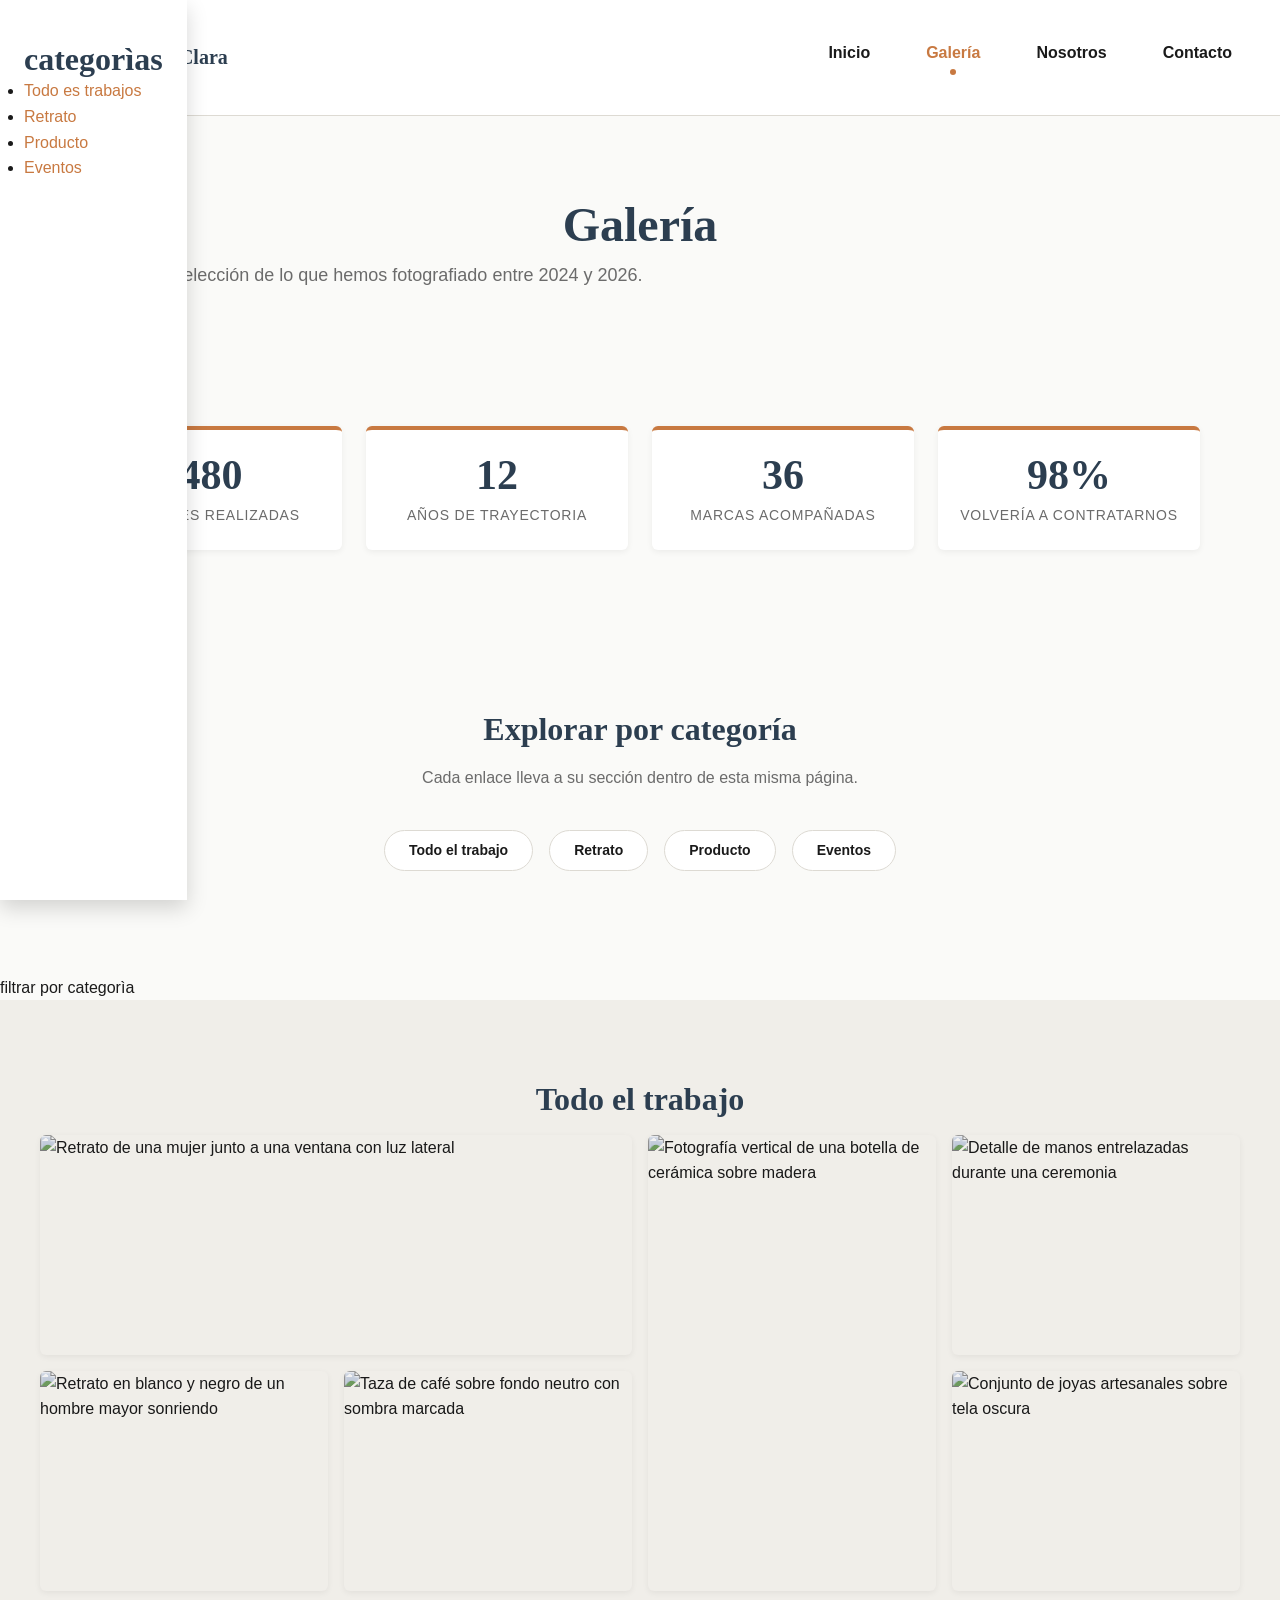
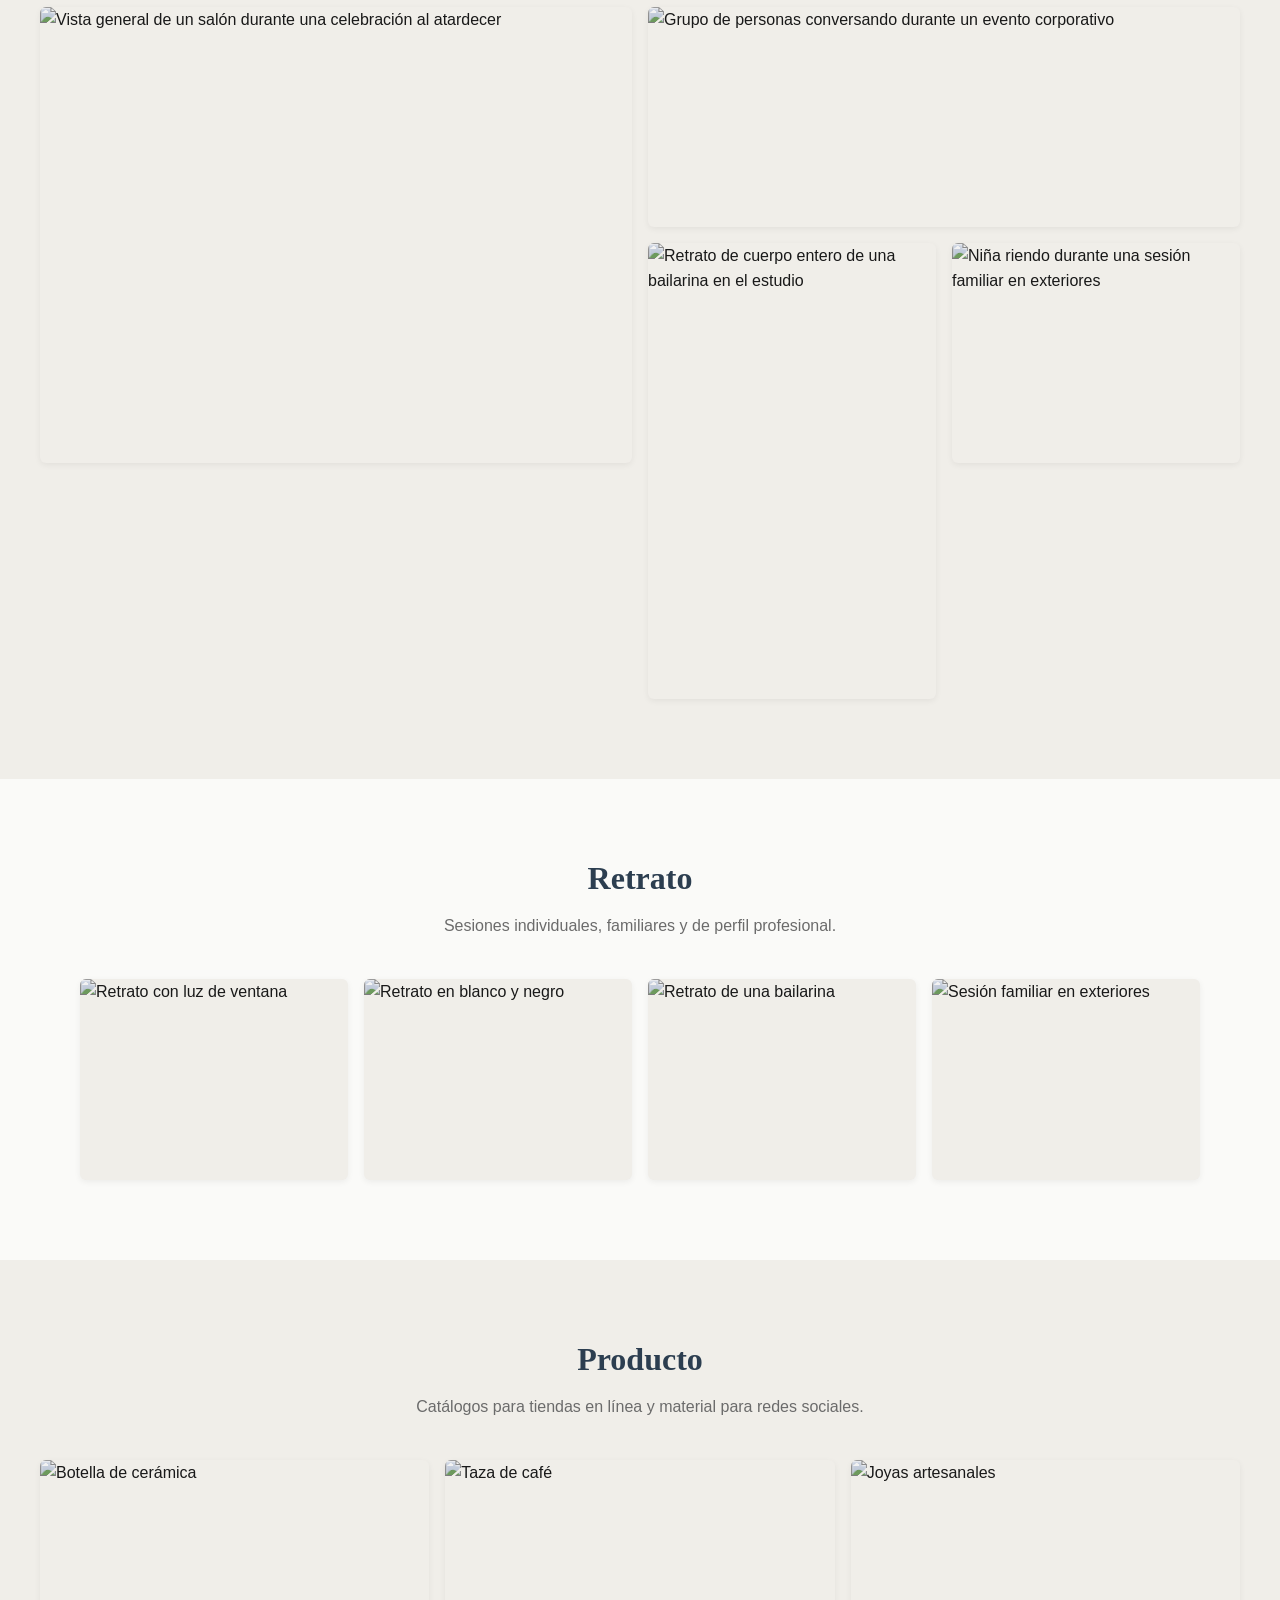
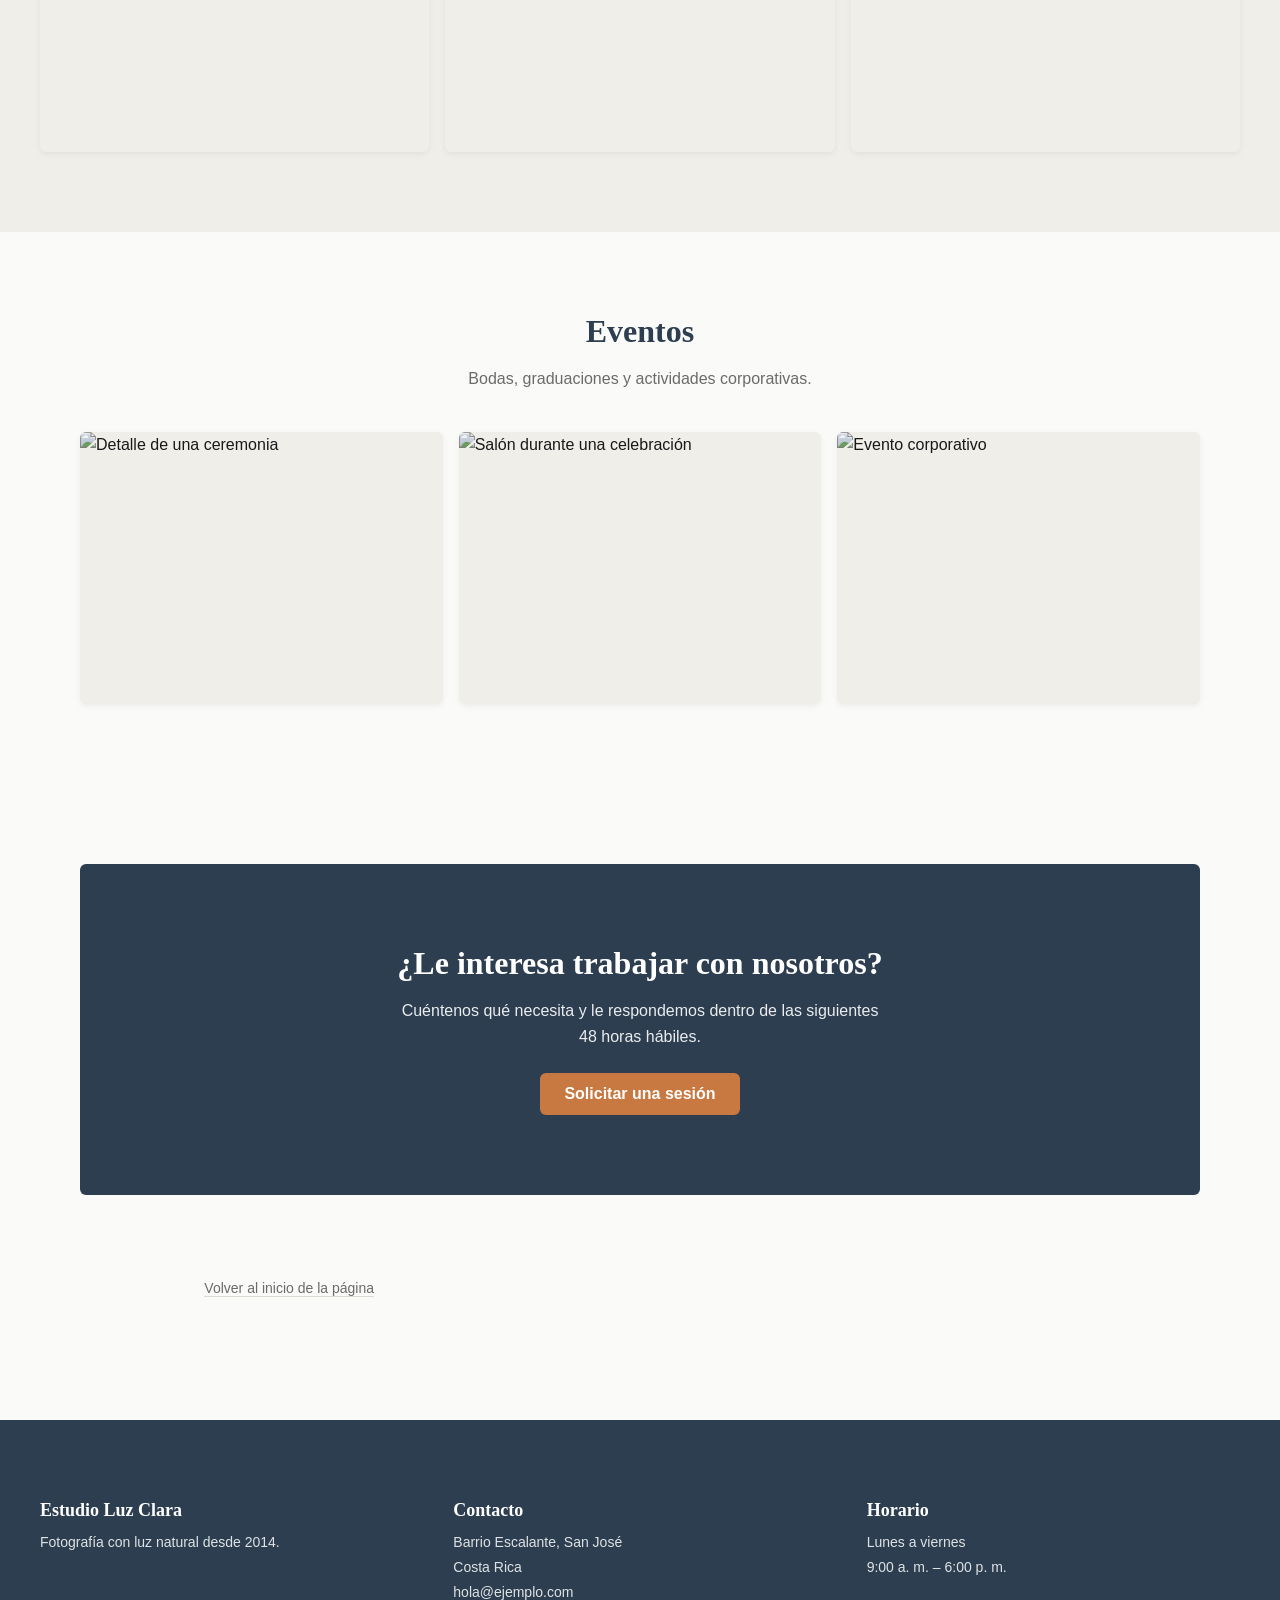
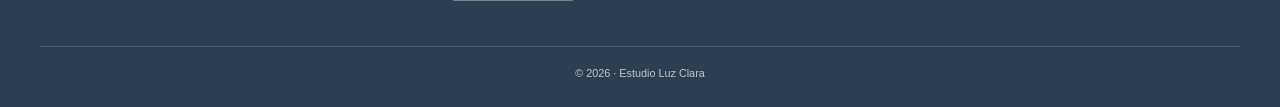
==== commit 0a4bc3a4: "Agrega panel lateral fuera de la pantalla" ====
--- a/unidad-04-responsivo/luz-clara/galeria.html
+++ b/unidad-04-responsivo/luz-clara/galeria.html
@@ -99,6 +99,22 @@
       </ul>
     </section>
 
+<!--Patron off canvas-->
+<!--La idea del patron, es generador-->
+<label for="abrir-filtros" class="panel-boton">
+  filtrar por categorìa
+</label>
+<aside class="panel-lateral"  id="filtros">
+  <h2 class="panel-titulo">categorìas</h2>
+  <ul class="panel-lista">
+    <li><a href="#mosaico" class="panel-enlace">Todo es trabajos</a></li>
+    <li><a href="#retrato" class="panel-enlace">Retrato</a></li>
+    <li><a href="#producto" class="panel-enlace">Producto</a></li>
+    <li><a href="#eventos" class="panel-enlace">Eventos</a></li>
+  </ul>
+  <label for="abrir-filtros" ></label>
+</aside>
+
     <!-- MOSAICO PRINCIPAL · CSS GRID con piezas de distinto tamaño
          Es la pieza central de esta página -->
     <section id="mosaico" class="seccion seccion-alterna">
--- a/unidad-04-responsivo/luz-clara/css/estilos.css
+++ b/unidad-04-responsivo/luz-clara/css/estilos.css
@@ -640,6 +640,8 @@
    No compiten: se combinan. La regla práctica del curso es usar Grid
    para el layout general y Flexbox dentro de cada zona.               */
 
+
+
 .rejilla-galeria {
   display: grid;
   /* ACTIVA GRID. Igual que Flexbox, se declara en el CONTENEDOR.      */
@@ -774,6 +776,25 @@
      desde abajo.                                                      */
 }
 
+.panel-control{
+  position: absolute;
+  opacity: 0;
+  width: 0.1rem;
+  height: 0.1rem;
+}
+
+.panel-lateral{
+  position: fixed;
+  top: 0;
+  left: 0;
+  height: 100vh;
+  background-color: var(--color-blanco);
+  box-shadow: var(--sombra-3);
+  padding: var(--esp-lg) var(--esp-md);
+  z-index: 200;
+  transform: translate(-100);
+  overflow-y: auto;
+}
 
 /* 8 · EQUIPO · CSS GRID           tema de la S17 */
 
@@ -872,6 +893,18 @@
   font-style: italic;
 }
 
+/*base-telèfono-una columna.Layout sifter*/
+#historia .dos-columnas{
+  display: grid;
+  grid-template-columns: 1fr;
+  grid-template-areas: 'images'
+                       'texto';
+  gap: var(--esp--md);
+  /*Es mòvil, la imagen va a arriba, una imagen o una foto capta la atenciòn y situa el contenido antes de leer*/
+}
+
+#historia .columna-texto{grid-area: 'texto';}
+#historia .columna-imagen{grid-area: 'imagen';}
 
 /* 10 · LISTAS Y GLOSARIO           tema de la S14 */
 
@@ -964,10 +997,11 @@
 
 .cita-texto {
   font-family: var(--fuente-titulo);
-  font-size: 2.2rem;
+  font-size: 1.6rem;
   font-style: italic;
-  line-height: 1.5;
+  line-height: 1.6;
   position: relative;
+
   /* Este relative levanta el texto por encima de la comilla decorativa,
      para que no quede tapado por ella.                                */
 }
@@ -976,6 +1010,12 @@
   color: var(--color-suave);
   font-size: 1.4rem;
   text-align: right;
+}
+
+#testimonio p,
+.cita-texto{
+font-size:1.6rem ;
+line-height: 1.6;
 }
 
 
@@ -1308,6 +1348,17 @@
   margin-bottom: 0;
 }
 
+/*LOS CINCO PATRONES*/
+/*SON LAS CINCO FORMAS EN QUE UN DISEÑO PUEDE REORGANIZARSE AL CAMBIAR EL ANCHO*/
+/*1.MOSTLY FLUID. UNA REJILLA QUE SE ENCOGE Y AL LLEGAR AL MINIMO SUS ELEMENTOS BAJAN DE LÌNEA MÀS EN PANTALLA GRANDE SE DETIENE Y SE CENTRA.*/
+
+/*2.COLUMN DROP, COLUMNAS QUE SE APILAN UNA AL LADO DE LA OTRA AL ACOSTARSE, ES LO QUE HACE FLEXBOX CON FLEX-WRAP:WRAP*/
+
+/*3.LAYOUT SHISTER LAS ZONAS CAMBIAN DE POSICION, CON EL CSS, SE RESUELVE CON GRID*/
+
+/*4.Tiny Tweaks SOLO SE USAN TAMAÑOS Y ESPACIOS, LA DISPOSICION NO CAMBIA*/
+
+/*5.OFF CAMERRS*/
 
 /* 16 · MOVIMIENTO           tema de la S19
 
@@ -1997,6 +2048,59 @@
     .seccion{padding: var(--esp-xl) var(--esp-lg);}
 }
 
+@media (max-width:600px){
+  .mosaico{
+    grid-template-columns:1fr;
+    grid-auto-rows: 24rem;
+  }
+  .pieza-ancha,
+  .pieza-alta,
+  .pieza-grande{
+  grid-column: auto;
+  grid-row: auto;
+  }
+
+}/*Adaptar mosaico con piezas de distinto tamaño*/
+
+@media (max-width:400px){
+  .mosaico{
+    max-width: 130rem;
+    margin-left: auto;
+    margin-right: auto;
+    /*Mostly Fluid no solo encoge tambièn se detiene*/
+  }
+}
+
+/*Column Drop en zona de tarjetas de index.html*/
+@media (max-width:620px) and (max-width:500px){
+.tarjeta{
+  flex:1 1 calc(5deg var(--esp--md))
+}
+
+.tarjeta:last-child{
+  flex-basis: 10px;
+
+}
+}
+
+
+@media (min-width: 768px){
+#historia .dos-columnas{
+  grid-template-columns: 3fr 2fr;
+  grid-area: 'texto imagen';
+}
+}
+
+/*vista de escritorio*/
+
+@media (min-width: 1200px){
+#historia .dos-columnas{
+  grid-template-columns: 3fr 4fr;
+  grid-area: 'imagen texto';
+}
+}
+
+
 
 /*Base del teléfono*/
 h1 {font-size: 3.2rem;}
@@ -2085,6 +2189,47 @@
 }
 }
 
+
+@media(max-width: 767px){
+  .video-envoltorio{
+    border-radius: 0;
+  }
+}
+
+@media print{
+  .video-envoltorio{
+    display: none;
+  }
+}
+
+@media (max-width: 767px){
+  .testimonio{
+    font-size: 1.7rem;
+    max-width: 65ch;
+  .cita{
+    padding: var(--esp-lg);
+  }
+  .cita-texto{
+    font-size: 2.0rem;
+  }
+
+  }
+}
+
+@media (min-width: 1824px){
+  .testimonio{
+    font-size: 3.1rem;
+    max-width: 65ch;
+  .cita{
+    padding: var(--esp-lg);
+  }
+  .cita-texto{
+    font-size: 2.2rem;
+  }
+
+  }
+}
+
 /*MOSTRAR ENLACES*/
 main a[href^="http"]::after{
     content: "(" attr(href)")";
@@ -2142,4 +2287,14 @@
 .menu-boton:focus-within{
     outline: 0.2rem solid var(--color-acento);
     outline-offset: 0.2rem;
+}
+
+.video-envoltorio{
+  max-width: auto;
+  margin: 8rem;
+  aspect-ratio: 16/9;
+  background-color: var(--color-tinta);
+  border-radius: var(--radio);
+  overflow: hidden;
+  box-shadow: var(--sombra-2);
 }
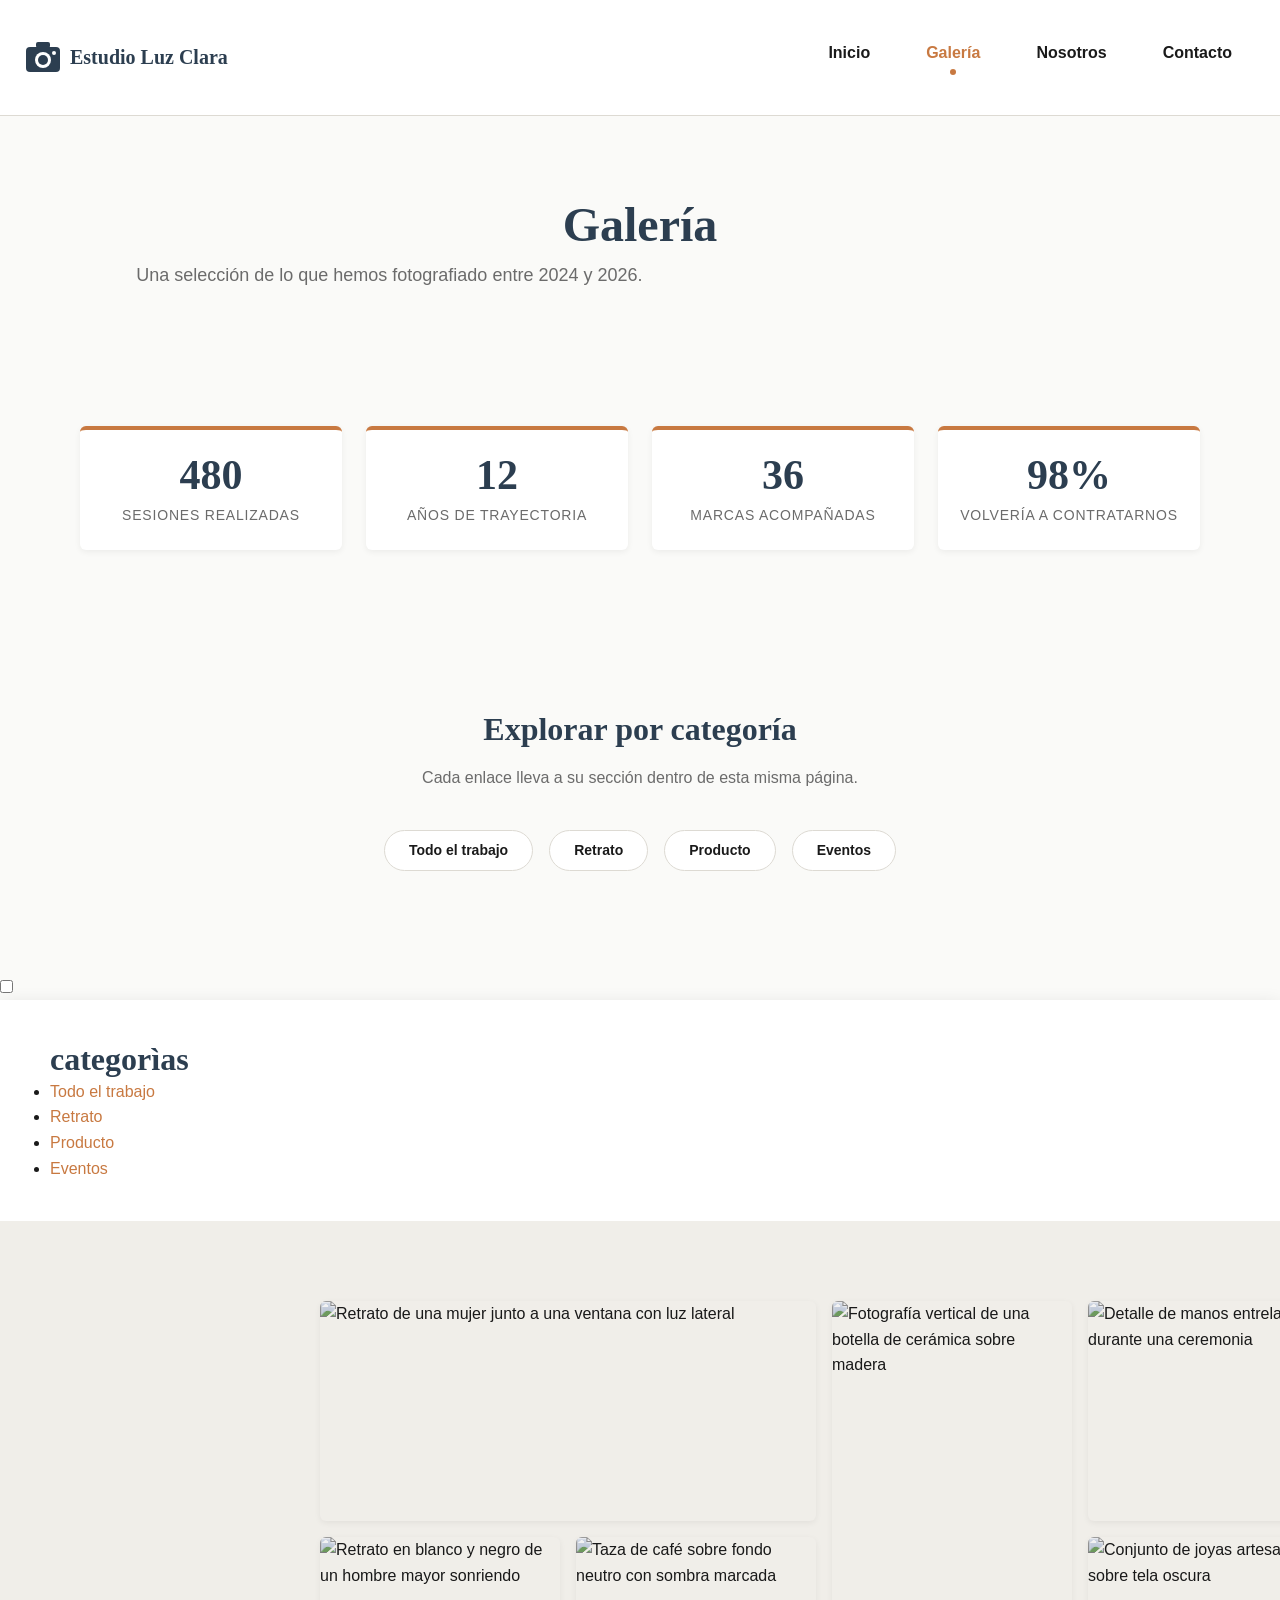
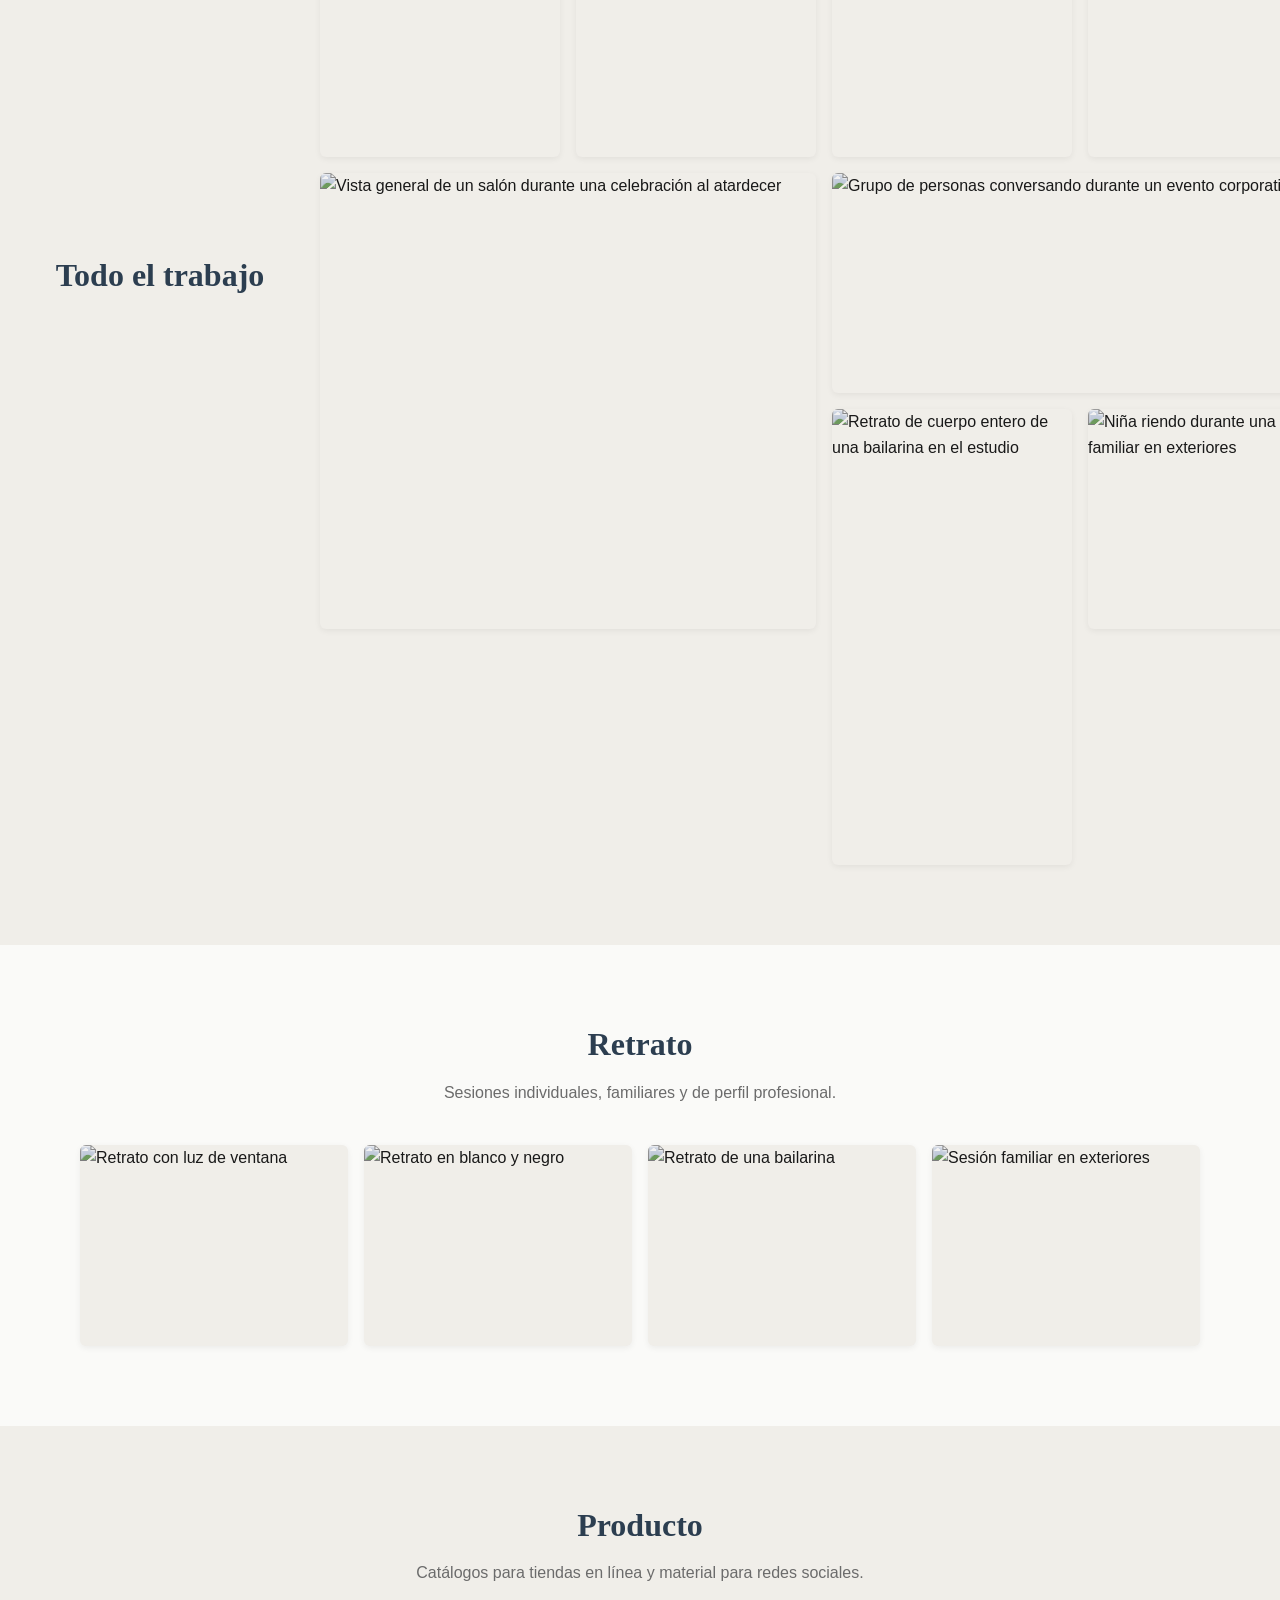
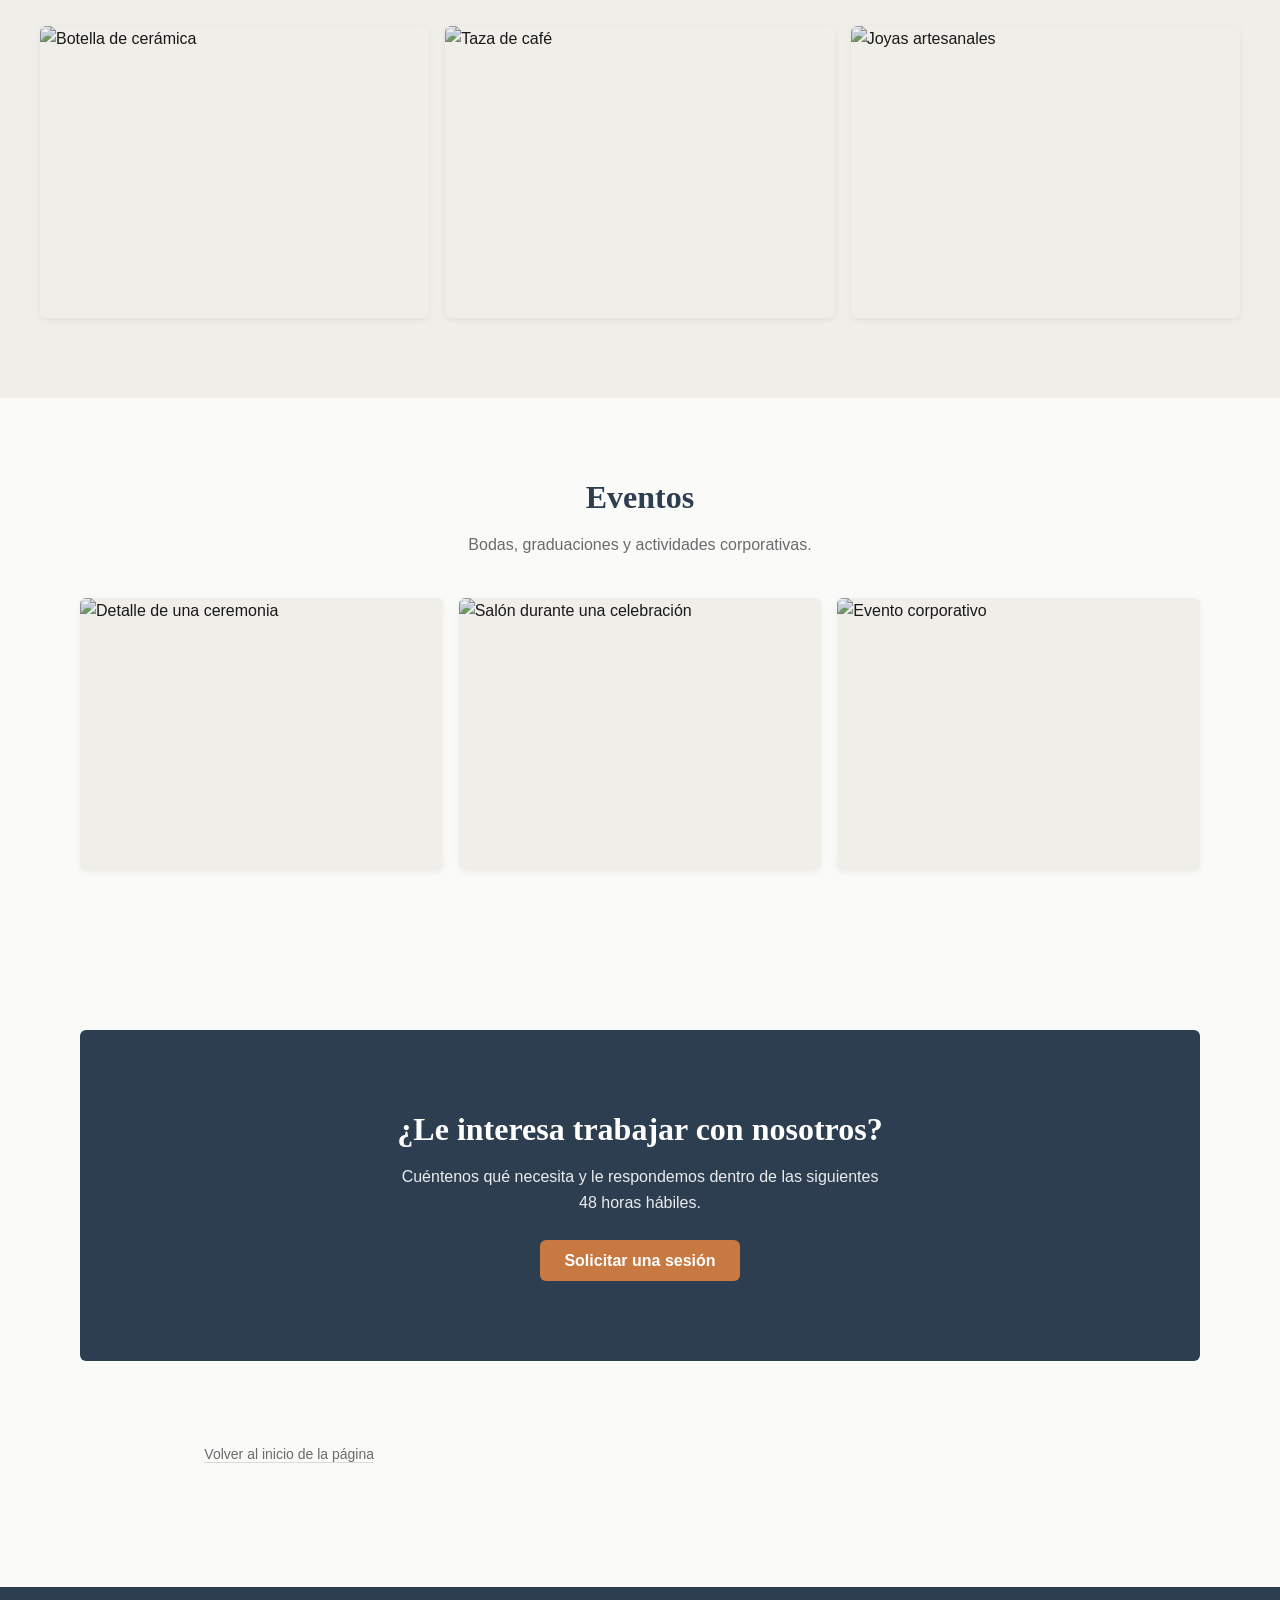
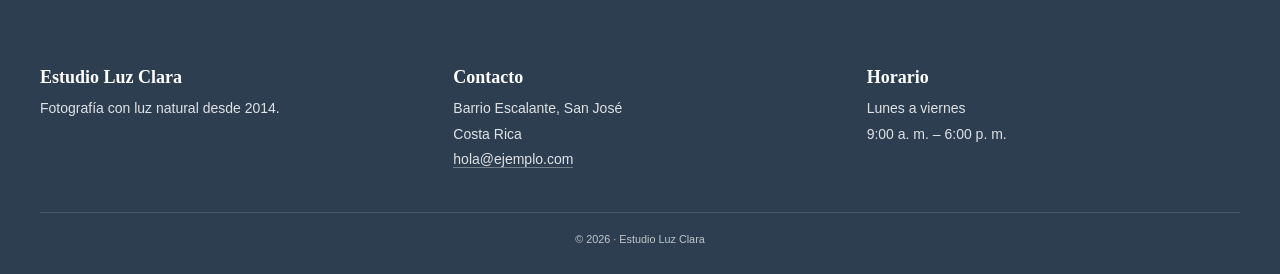
==== commit f6256ac4: "Cambios css personal" ====
--- a/unidad-04-responsivo/luz-clara/galeria.html
+++ b/unidad-04-responsivo/luz-clara/galeria.html
@@ -101,18 +101,19 @@
 
 <!--Patron off canvas-->
 <!--La idea del patron, es generador-->
+<input type="checkbox" id="" class="">
 <label for="abrir-filtros" class="panel-boton">
   filtrar por categorìa
 </label>
 <aside class="panel-lateral"  id="filtros">
   <h2 class="panel-titulo">categorìas</h2>
   <ul class="panel-lista">
-    <li><a href="#mosaico" class="panel-enlace">Todo es trabajos</a></li>
+    <li><a href="#mosaico" class="panel-enlace">Todo el trabajo</a></li>
     <li><a href="#retrato" class="panel-enlace">Retrato</a></li>
     <li><a href="#producto" class="panel-enlace">Producto</a></li>
     <li><a href="#eventos" class="panel-enlace">Eventos</a></li>
   </ul>
-  <label for="abrir-filtros" ></label>
+  <label for="abrir-filtros" class="panel-cerrar">Cerrar</label>
 </aside>
 
     <!-- MOSAICO PRINCIPAL · CSS GRID con piezas de distinto tamaño
--- a/unidad-04-responsivo/luz-clara/css/estilos.css
+++ b/unidad-04-responsivo/luz-clara/css/estilos.css
@@ -467,7 +467,7 @@
   /*  AQUÍ VA LA IMAGEN DE FONDO
      Descomente la línea siguiente cuando coloque el archivo en
      recursos/portada.jpg                                              */
-  background-image: url('../recursos/portada.webp');   /* <- ya activa */
+  background-image: url('../recursos/portada-grande.webp');   /* <- ya activa */
 
   background-color: var(--color-marca);
   /* Un color de respaldo, por si la imagen no carga o todavía no se
@@ -792,8 +792,52 @@
   box-shadow: var(--sombra-3);
   padding: var(--esp-lg) var(--esp-md);
   z-index: 200;
-  transform: translate(-100);
+  transform: translate(-100%);
   overflow-y: auto;
+}
+
+.panel-lateral{
+  transform: translateX(-100%);
+  transition: transform 0.3s ease;
+}
+
+.panel-control:checked ~ .panel-lateral{
+transform: translateX(0);
+}
+
+/*La capa oscura de fondo*/
+
+.panel-control:checked ~ .panel-lateral::before{
+  content: '';
+  position: fixed;
+  top: 0;
+  left: 0;
+  bottom: 0;
+  background-color: rgba(0, 0, 0, 0.45);
+  z-index: -1;/*oscurece el resto de la pàgina mientras el panel està abierto*/
+}
+
+.panel-boton,
+.panel-cerrar{
+  display: inline-block;
+  padding: var(--esp-sm) var(--esp-md);
+  background-color: var(--color-marca);
+  color: var(--color-blanco);
+  border-radius: var(--radio);
+  cursor: pointer;
+  font-weight: 600;
+  font-size: 1.4rem;
+}
+
+.panel-cerrar{
+  margin-top: var(--esp--md); 
+  background-color: var(--color-fondo-alt);
+  color: var(--color-tinta);
+}
+
+.panel-boton:focus-within,
+.panel-cerrar:focus-within{
+  outline: 8.2 rem ;
 }
 
 /* 8 · EQUIPO · CSS GRID           tema de la S17 */
@@ -1385,81 +1429,6 @@
        las demás y toda la fila temblaría.                             */
 }
 
-/*  ANIMACIÓN DE ENTRADA  */
-@keyframes aparecer {
-  /* @keyframes define un GUION con nombre. Aquí describe:
-     "empezá invisible y 20px más abajo, y terminá visible en tu sitio".
-
-     OJO: Definir la animación NO la ejecuta. Solo se activa cuando algún
-       selector la invoca con la propiedad  animation.                 */
-  from {
-    opacity: 0;
-    transform: translateY(2rem);
-  }
-  to {
-    opacity: 1;
-    transform: translateY(0);
-  }
-}
-
-.tarjeta {
-  animation: aparecer 0.6s ease-out backwards;
-  /*         nombre | duración | ritmo | relleno
-
-     backwards hace que el elemento tome el estado inicial (invisible)
-     ANTES de que empiece la animación. Sin eso, durante el retardo de
-     la regla siguiente la tarjeta se vería un instante antes de
-     desaparecer y volver a aparecer.                                  */
-}
-
-.fila-servicios .tarjeta:nth-child(1) { animation-delay: 0s; }
-.fila-servicios .tarjeta:nth-child(2) { animation-delay: 0.12s; }
-.fila-servicios .tarjeta:nth-child(3) { animation-delay: 0.24s; }
-/* OJO: EL RETARDO ESCALONADO.
-   Las tres tarjetas aparecen una tras otra en vez de todas a la vez.
-   El efecto en cascada se percibe más cuidado y cuesta tres líneas.
-
-   Usa :nth-child, la pseudo-clase de posición: (1) es la primera,
-   (2) la segunda, y así.                                              */
-
-/*  ANIMACIÓN EN BUCLE · con mucha moderación  */
-@keyframes latido {
-  0%, 100% { transform: scale(1); }
-  50%      { transform: scale(1.06); }
-  /* Con PORCENTAJES se definen varios momentos, no solo el inicio y el
-     final.
-     OJO: 0% y 100% comparten el mismo valor para que el ciclo sea
-       continuo: al terminar, el elemento está donde empezó y el ciclo
-       siguiente arranca sin salto.                                    */
-}
-
-.menu-enlace.activo::after {
-  content: '';
-  /* Un pseudo-elemento vacío que sirve solo como forma: el puntito
-     bajo el enlace de la página actual.                              */
-  display: block;
-  width: 0.6rem;
-  height: 0.6rem;
-  border-radius: 50%;
-  background-color: var(--color-acento);
-  margin: 0.3rem auto 0;
-  animation: latido 2.5s ease-in-out infinite;
-  /*                                   se repite sin fin            */
-}
-
-/* OJO: EL CRITERIO SOBRE LAS ANIMACIONES EN BUCLE
-   Una animación que nunca se detiene tiene un costo: compite por la
-   atención de quien lee, consume batería y puede resultar molesta.
-
-   Por eso se usa con moderación:
-     OK UN elemento pequeño que marca algo (este puntito)
-     NO Varios elementos animándose a la vez
-     NO Algo que la persona necesita leer con calma
-
-   En este sitio se anima UN puntito de 6px. Si se animaran las seis
-   fotos de la galería, la página resultaría agotadora.                */
-
-
 /* 18 · PÁGINA DE GALERÍA           temas de la S16 y la S17
 
    OJO: CÓMO USAR ESTE BLOQUE
@@ -2048,6 +2017,146 @@
     .seccion{padding: var(--esp-xl) var(--esp-lg);}
 }
 
+
+/*Base del teléfono*/
+h1 {font-size: 3.2rem;}
+h2 {font-size: 2.4rem;}
+h3 {font-size: 1.8rem;}
+body{font-size: 1.6rem;
+}
+
+@media (min-width:768px){
+h1 {font-size: 4.0rem;}
+h2 {font-size: 2.8rem;}
+h3 {font-size: 1.9rem;}
+}
+
+@media (min-width:1024px){
+h1 {font-size: 4.8rem;}
+h2 {font-size: 3.2rem;}
+h3 {font-size: 2.0rem;}
+}
+
+.tabla-envoltorio{
+  overflow-x:auto ;
+}
+
+@media (min-width:768px){
+    main p {max-width: 65ch;}
+.tabla th,
+.tabla td{
+    padding: var(--esp-xs);
+    font-size: 1.4rem;
+}
+ }   
+
+@media (min-width:768px){
+    main p {max-width: 65ch;}
+
+.menu a{
+    border-bottom: none;
+    display: inline-block;
+}
+}
+
+@media (min-width: 768px){
+    .menu-boton{
+        display: none;
+    }
+    .menu{
+        display: flex;
+        flex-direction: row;
+    }
+}
+
+@media (orientation: landscape) and (max-width: 500px){
+    .portada{
+        min-height: 100vh;
+        padding: var(--esp-md);
+    }
+
+    .portada-titulo{
+        font-size: 2.4rem;
+    }
+
+    .portada-bajada{
+        font-size: 1.5rem;
+    }
+}
+
+/*LAS CONSULTAS DISPONIBLES
+@media (min-width: 768px) ancho mìnimo
+@media (max-width: 768px) ancho màximo
+@media (min-heigth: 600px) alto mìnimo
+@media (orientation:portrait) vertical
+@media (orienation:landscape) horizontal
+@media print impresiòn de la pàginas
+@media (prefers-reduced-motion) preferencia de movimiento
+@media (prefers-color-sheme: dark) tema oscuro
+*/
+
+@media print{
+/*QUITAR LO QUE NO SIRVE AL IMPRIMIR*/
+.cabecera{display: none;}
+.menu-boton{display: none;}
+.pie{display: none;}
+.boton{display: none;}
+.volver-arriba{display: none;}
+.fila-etiquetas{display: none;}
+body{
+ background-color: var(--color-blanco);
+}
+
+.table .tarjeta  figure{
+    page-break-inside:avoid;
+}
+
+h1,h2,h3{
+    page-break-after:avoid;
+}
+}
+
+
+@media(max-width: 767px){
+  .video-envoltorio{
+    border-radius: 0;
+  }
+}
+
+@media print{
+  .video-envoltorio{
+    display: none;
+  }
+}
+
+@media (max-width: 767px){
+  .testimonio{
+    font-size: 1.7rem;
+    max-width: 65ch;
+  .cita{
+    padding: var(--esp-lg);
+  }
+  .cita-texto{
+    font-size: 2.0rem;
+  }
+
+  }
+}
+
+@media (min-width: 1824px){
+  .testimonio{
+    font-size: 3.1rem;
+    max-width: 65ch;
+  .cita{
+    padding: var(--esp-lg);
+  }
+  .cita-texto{
+    font-size: 2.2rem;
+  }
+
+  }
+}
+
 @media (max-width:600px){
   .mosaico{
     grid-template-columns:1fr;
@@ -2088,10 +2197,10 @@
 #historia .dos-columnas{
   grid-template-columns: 3fr 2fr;
   grid-area: 'texto imagen';
-}
-}
-
-/*vista de escritorio*/
+}/*La imagen cambia de lado sin encoger o bajar*/
+}
+
+/*OFF Canvas solo para pantallas pequeñas*/
 
 @media (min-width: 1200px){
 #historia .dos-columnas{
@@ -2100,135 +2209,34 @@
 }
 }
 
-
-
-/*Base del teléfono*/
-h1 {font-size: 3.2rem;}
-h2 {font-size: 2.4rem;}
-h3 {font-size: 1.8rem;}
-body{font-size: 1.6rem;
-}
-
-@media (min-width:768px){
-h1 {font-size: 4.0rem;}
-h2 {font-size: 2.8rem;}
-h3 {font-size: 1.9rem;}
-}
-
 @media (min-width:1024px){
-h1 {font-size: 4.8rem;}
-h2 {font-size: 3.2rem;}
-h3 {font-size: 2.0rem;}
-}
-
-.tabla-envoltorio{
-  overflow-x:auto ;
-}
-
-@media (min-width:768px){
-    main p {max-width: 65ch;}
-.tabla th,
-.tabla td{
-    padding: var(--esp-xs);
-    font-size: 1.4rem;
-}
- }   
-
-@media (min-width:768px){
-    main p {max-width: 65ch;}
-
-.menu a{
-    border-bottom: none;
-    display: inline-block;
-}
-}
-
-@media (min-width: 768px){
-    .menu-boton{
-        display: none;
-    }
-    .menu{
-        display: flex;
-        flex-direction: row;
-    }
-}
-
-@media (orientation: landscape) and (max-width: 500px){
-    .portada{
-        min-height: 100vh;
-        padding: var(--esp-md);
-    }
-
-    .portada-titulo{
-        font-size: 2.4rem;
-    }
-
-    .portada-bajada{
-        font-size: 1.5rem;
-    }
-}
-
-@media print{
-/*QUITAR LO QUE NO SIRVE AL IMPRIMIR*/
-.cabecera{display: none;}
-.menu-boton{display: none;}
-.pie{display: none;}
-.boton{display: none;}
-.volver-arriba{display: none;}
-.fila-etiquetas{display: none;}
-body{
- background-color: var(--color-blanco);
-}
-
-.table .tarjeta  figure{
-    page-break-inside:avoid;
-}
-
-h1,h2,h3{
-    page-break-after:avoid;
-}
-}
-
-
-@media(max-width: 767px){
-  .video-envoltorio{
-    border-radius: 0;
-  }
-}
-
-@media print{
-  .video-envoltorio{
+  .panel-boton,
+  .panel-cerrar{
     display: none;
   }
-}
-
-@media (max-width: 767px){
-  .testimonio{
-    font-size: 1.7rem;
-    max-width: 65ch;
-  .cita{
-    padding: var(--esp-lg);
+  .panel-fondo{
+    display: none;
   }
-  .cita-texto{
-    font-size: 2.0rem;
+
+  .panel-lateral{
+    position: static;
+    transform: none;
+    width: auto;
+    height: auto;
+    padding-left: 5rem;
+    z-index: auto;
   }
 
-  }
-}
-
-@media (min-width: 1824px){
-  .testimonio{
-    font-size: 3.1rem;
-    max-width: 65ch;
-  .cita{
-    padding: var(--esp-lg);
-  }
-  .cita-texto{
-    font-size: 2.2rem;
-  }
-
-  }
-}
+ #mosaico{
+  display: grid;
+  grid-template-columns: 24rem 1fr;
+  gap: var(--esp-lg);
+  align-items: center;
+ }
+}
+
+
+
 
 /*MOSTRAR ENLACES*/
 main a[href^="http"]::after{
@@ -2297,4 +2305,79 @@
   border-radius: var(--radio);
   overflow: hidden;
   box-shadow: var(--sombra-2);
-}+}
+
+/*  ANIMACIÓN DE ENTRADA  */
+@keyframes aparecer {
+  /* @keyframes define un GUION con nombre. Aquí describe:
+     "empezá invisible y 20px más abajo, y terminá visible en tu sitio".
+
+     OJO: Definir la animación NO la ejecuta. Solo se activa cuando algún
+       selector la invoca con la propiedad  animation.                 */
+  from {
+    opacity: 0;
+    transform: translateY(2rem);
+  }
+  to {
+    opacity: 1;
+    transform: translateY(0);
+  }
+}
+
+.tarjeta {
+  animation: aparecer 0.6s ease-out backwards;
+  /*         nombre | duración | ritmo | relleno
+
+     backwards hace que el elemento tome el estado inicial (invisible)
+     ANTES de que empiece la animación. Sin eso, durante el retardo de
+     la regla siguiente la tarjeta se vería un instante antes de
+     desaparecer y volver a aparecer.                                  */
+}
+
+.fila-servicios .tarjeta:nth-child(1) { animation-delay: 0s; }
+.fila-servicios .tarjeta:nth-child(2) { animation-delay: 0.12s; }
+.fila-servicios .tarjeta:nth-child(3) { animation-delay: 0.24s; }
+/* OJO: EL RETARDO ESCALONADO.
+   Las tres tarjetas aparecen una tras otra en vez de todas a la vez.
+   El efecto en cascada se percibe más cuidado y cuesta tres líneas.
+
+   Usa :nth-child, la pseudo-clase de posición: (1) es la primera,
+   (2) la segunda, y así.                                              */
+
+/*  ANIMACIÓN EN BUCLE · con mucha moderación  */
+@keyframes latido {
+  0%, 100% { transform: scale(1); }
+  50%      { transform: scale(1.06); }
+  /* Con PORCENTAJES se definen varios momentos, no solo el inicio y el
+     final.
+     OJO: 0% y 100% comparten el mismo valor para que el ciclo sea
+       continuo: al terminar, el elemento está donde empezó y el ciclo
+       siguiente arranca sin salto.                                    */
+}
+
+.menu-enlace.activo::after {
+  content: '';
+  /* Un pseudo-elemento vacío que sirve solo como forma: el puntito
+     bajo el enlace de la página actual.                              */
+  display: block;
+  width: 0.6rem;
+  height: 0.6rem;
+  border-radius: 50%;
+  background-color: var(--color-acento);
+  margin: 0.3rem auto 0;
+  animation: latido 2.5s ease-in-out infinite;
+  /*                                   se repite sin fin            */
+}
+
+/* OJO: EL CRITERIO SOBRE LAS ANIMACIONES EN BUCLE
+   Una animación que nunca se detiene tiene un costo: compite por la
+   atención de quien lee, consume batería y puede resultar molesta.
+
+   Por eso se usa con moderación:
+     OK UN elemento pequeño que marca algo (este puntito)
+     NO Varios elementos animándose a la vez
+     NO Algo que la persona necesita leer con calma
+
+   En este sitio se anima UN puntito de 6px. Si se animaran las seis
+   fotos de la galería, la página resultaría agotadora.                */
+
